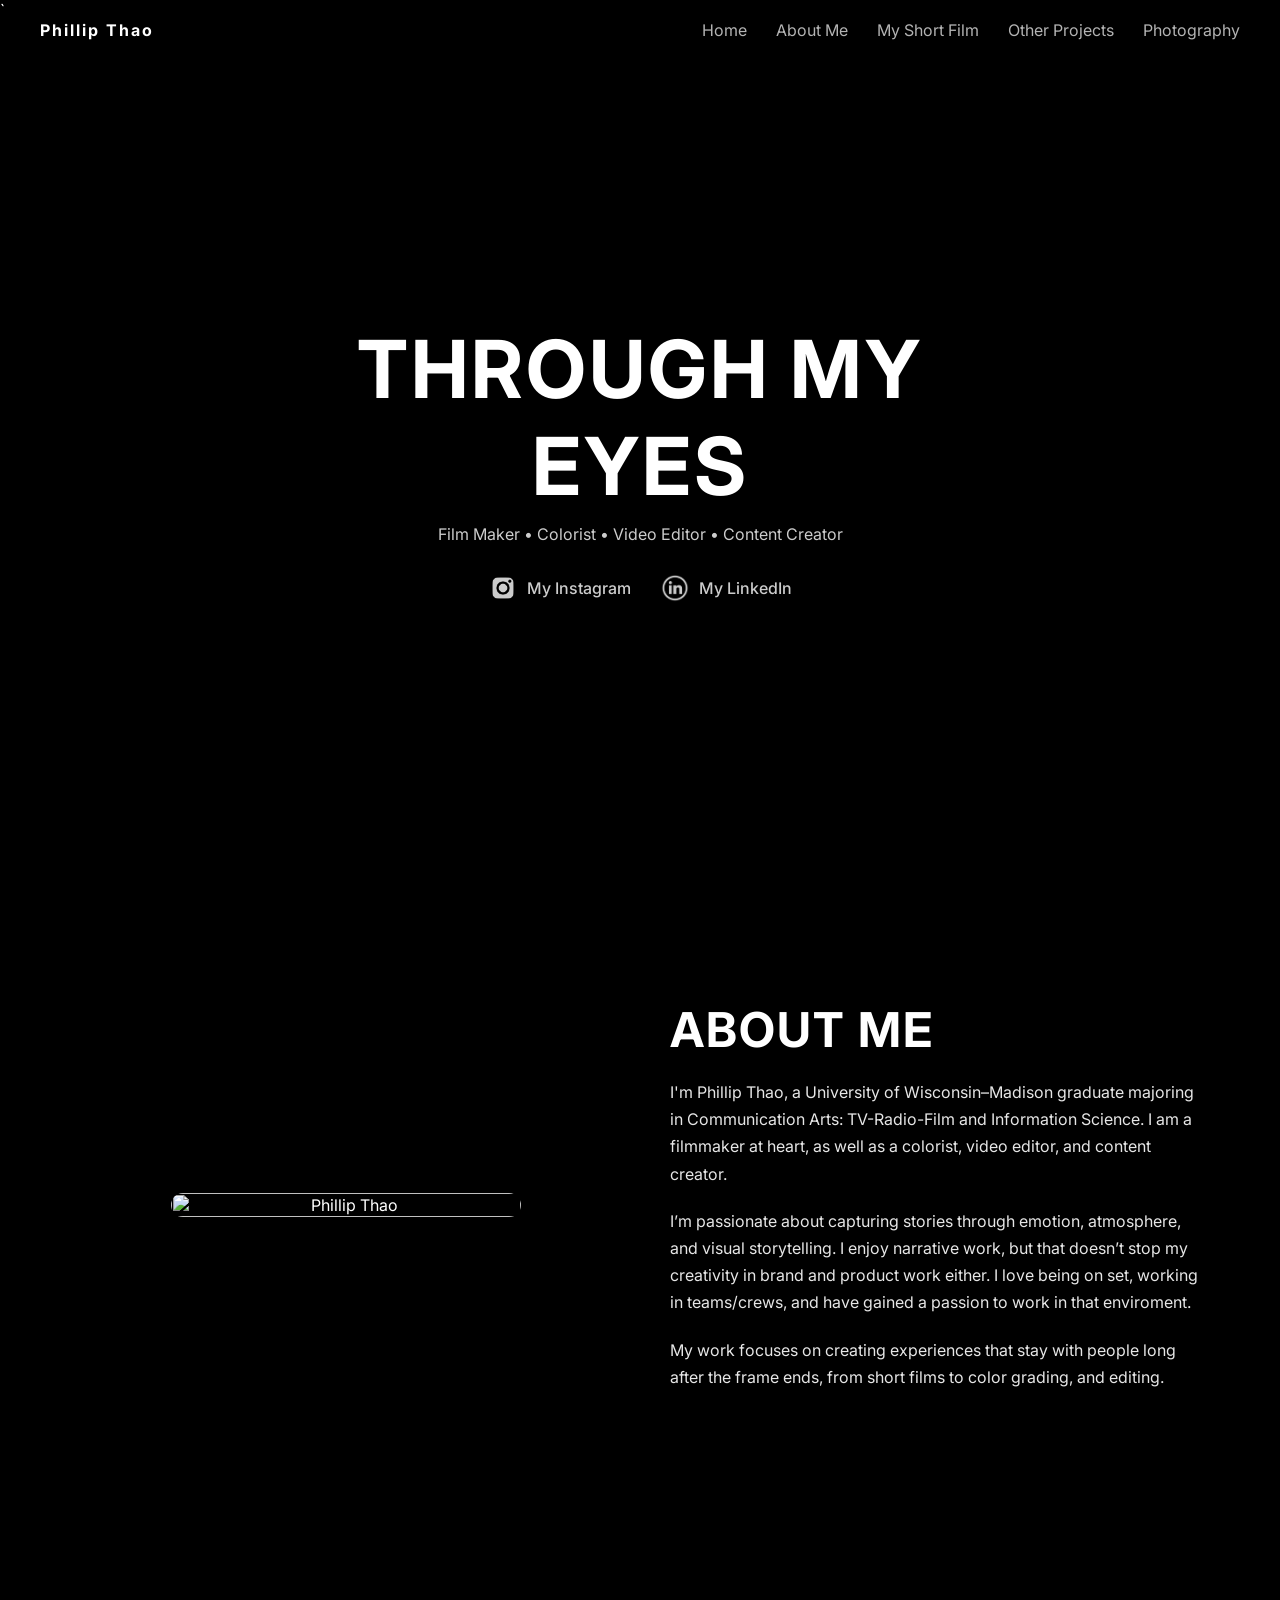
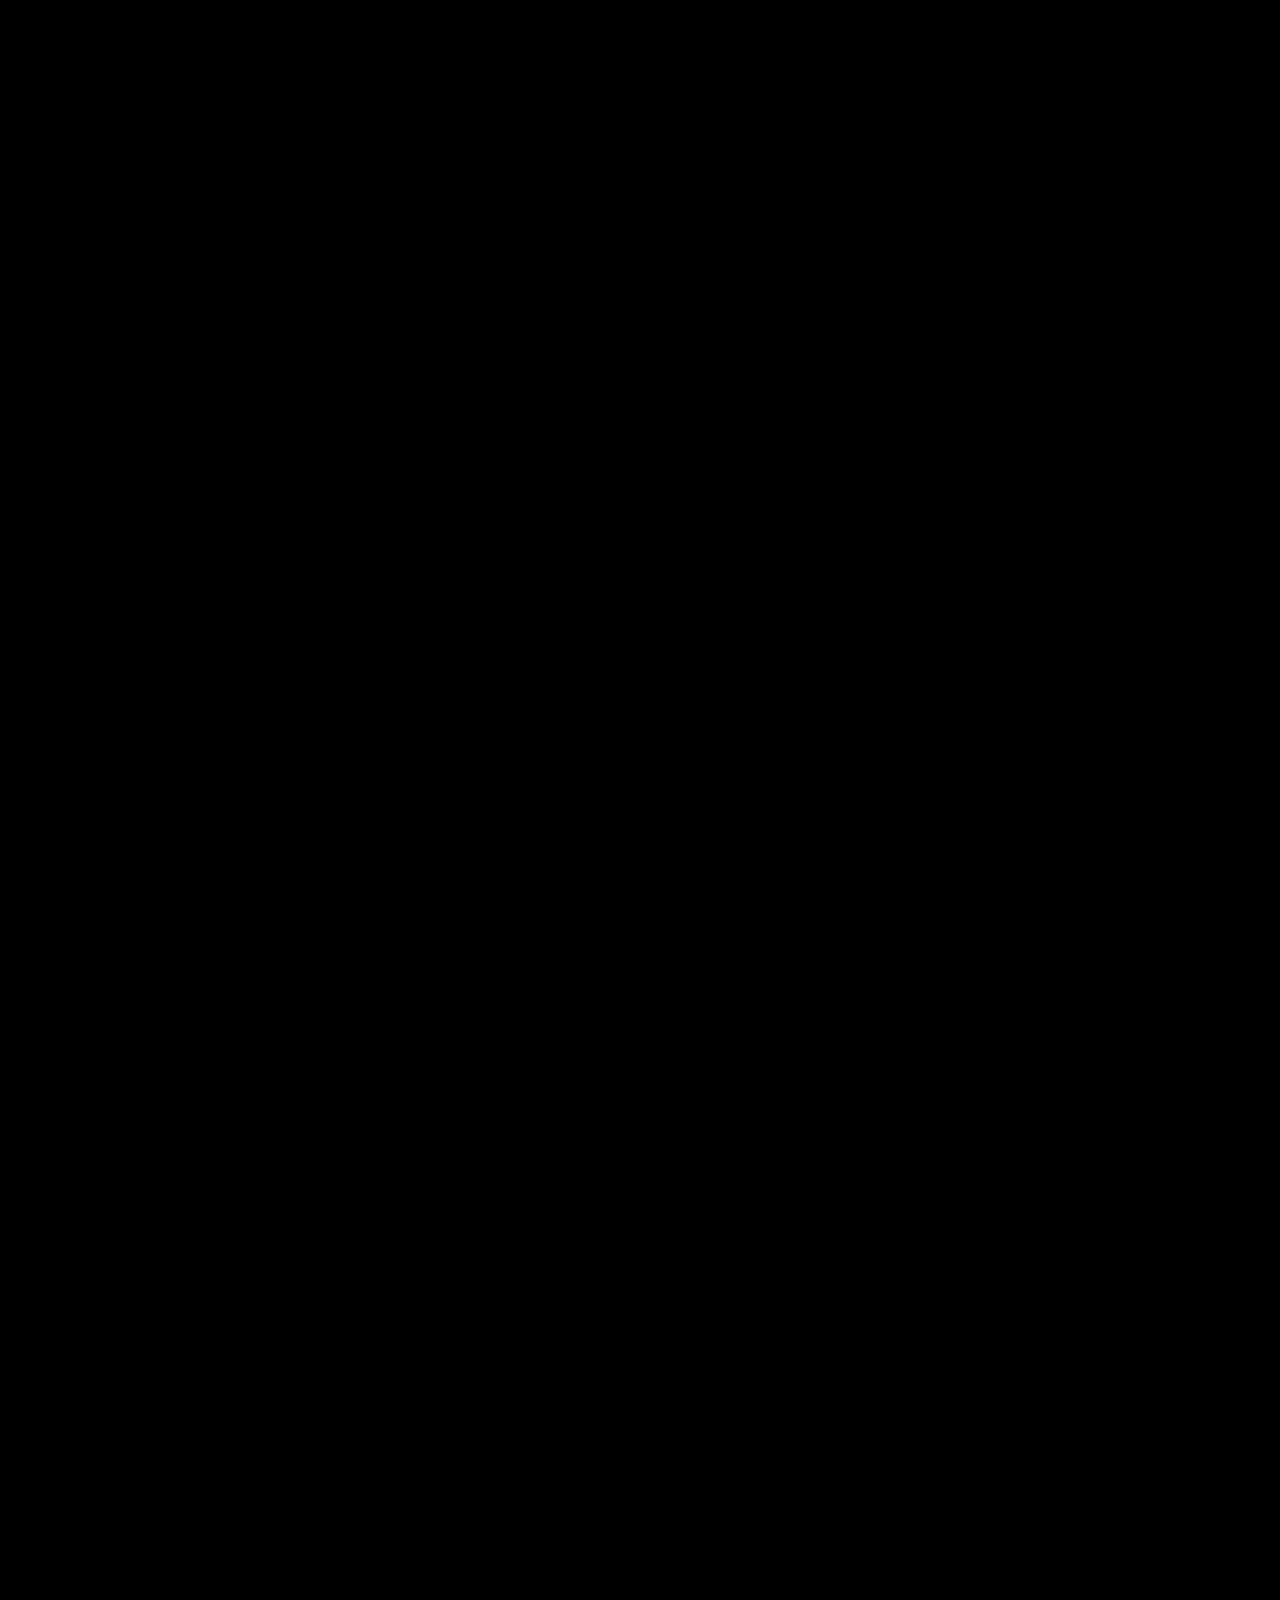
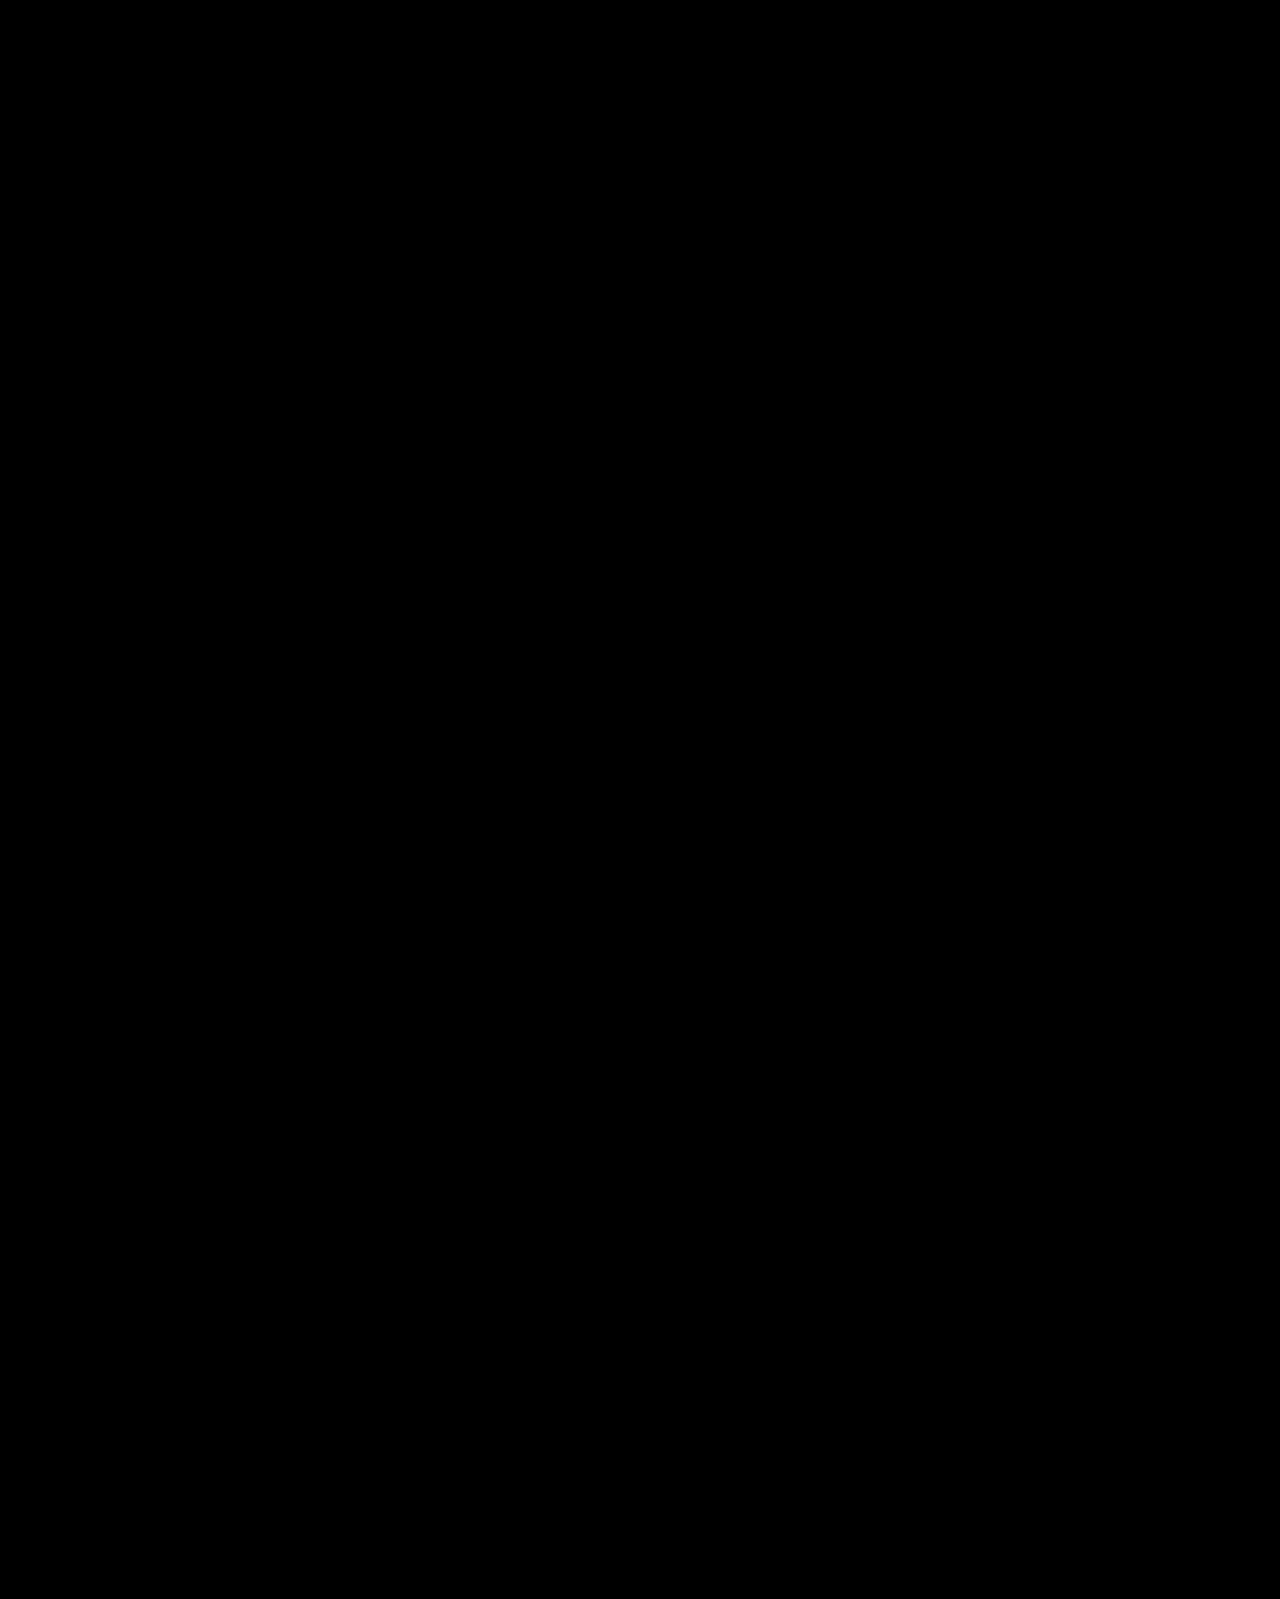
==== index.html @ 60a5185a "Enhance image preloading and error logging Preload images for albums and improve error handling." ====
`<!DOCTYPE html>
<html lang="en">
<head> 
    <meta charset="UTF-8">
    <meta name="viewport" content="width=device-width, initial-scale=1.0">
    <title>Phillip Thao</title>

    <link rel="stylesheet" href="style.css">
    <link rel="icon" type="image/png" href="image/favicon.png">
    <link href="https://fonts.googleapis.com/css2?family=Inter:wght@400;700&display=swap" rel="stylesheet">
</head>

<body>

<!-- BACKGROUND CROSSFADE -->
<div class="bg-container">
    <div class="bg-image active" style="background-image: url('image/bridge1.jpg');"></div>
    <div class="bg-image" style="background-image: url('image/Me.jpg');"></div>
    <div class="bg-image" style="background-image: url('image/me2.JPG');"></div>
    <div class="bg-image" style="background-image: url('image/projects.jpg');"></div>
    <div class="bg-image" style="background-image: url('image/photography.jpg');"></div>
</div>

<!-- NAVBAR -->
<nav>
    <div class="logo">Phillip Thao</div>

    <div class="links">
        <a href="#home">Home</a>
        <a href="#AboutMe">About Me</a>
        <a href="#shortfilm">My Short Film</a>
        <a href="#projects">Other Projects</a>
        <a href="#photography">Photography</a>
    </div>
</nav>

<!-- HERO -->
<section id="home" class="hero">
    <div class="overlay"></div>

    <div class="hero-content fade-section">
        <h1>THROUGH MY EYES</h1>
        <p>Film Maker • Colorist • Video Editor • Content Creator</p>

        <!-- SOCIAL LINKS -->
        <div class="hero-socials">
            <a href="https://instagram.com/philjo.thoj" target="_blank">
                <img src="image/instagram.png" alt="Instagram">
                <span>My Instagram</span>
            </a>

            <a href="https://www.linkedin.com/in/phillip-thao/" target="_blank">
                <img src="image/linkedin.png" alt="LinkedIn">
                <span>My LinkedIn</span>
            </a>
        </div>
    </div>
    <div class="scroll-indicator" id="scrollIndicator">
        ↓ Scroll
    </div>
</section>

<!-- ABOUT -->
<section id="AboutMe" class="section2">
    <div class="overlay"></div>

    <div class="about-container fade-section">

        <div class="about-image">
            <img src="image/Portrait.jpg" alt="Phillip Thao">
        </div>

        <div class="about-text">
            <h2>About Me</h2>

            <p>
                I'm Phillip Thao, a University of Wisconsin–Madison graduate
                majoring in Communication Arts: TV-Radio-Film and Information Science.
                I am a filmmaker at heart, as well as a colorist, video editor,
                and content creator.
            </p>

            <p>
                I’m passionate about capturing stories through emotion,
                atmosphere, and visual storytelling. I enjoy narrative work,
                but that doesn’t stop my creativity in brand and product work either. 
                I love being on set, working in teams/crews, and have gained a passion to work in
                that enviroment.
            </p>

            <p>
                My work focuses on creating experiences that stay
                with people long after the frame ends, from short films
                to color grading, and editing.
            </p>
        </div>

    </div>
</section>

<!-- SECTION 3 -->
<section id="shortfilm" class="section3">
    <div class="overlay"></div>

    <div class="section-header fade-section">
        <h2>My Short Film</h2>
    </div>

    <div class="work-container fade-section">

        <!-- TRAILER -->
        <div class="video-block">
            <div class="video-wrapper">
                <video
                    id="trailerVideo"
                    muted
                    loop
                    playsinline
                    preload="auto"
                    poster="image/trailer-thumbnail.jpg"
                >
                    <source src="video/trailer.mp4" type="video/mp4">
                </video>

                <button class="play-btn" onclick="toggleVideo('trailerVideo', this)">
                    ▶
                </button>
            </div>
        </div>

        <div class="work-text-block">
            <h2>Short Film Trailer</h2>

            <p>
                "What it Takes" was made during my time at UW-Madison, it was a script I submitted with my co-writer and
                was chosen to be made for the capstone course. With a crew of 9 including me, I was AC and Colorist. 
                The making of this short has taught me  alot, from focusing, working with a crew and learning different departments. 
            </p>
        </div>

        <!-- SHOWREEL -->
        <div class="video-block">
            <div class="video-wrapper">
                <video
                    id="showreelVideo"
                    muted
                    loop
                    playsinline
                    preload="auto"
                    poster="image/showreel-thumbnail.jpg"
                >
                    <source src="video/showreel.mp4" type="video/mp4">
                </video>

                <button class="play-btn" onclick="toggleVideo('showreelVideo', this)">
                    ▶
                </button>
            </div>
        </div>

        <div class="work-text-block">
            <h2>Showreel</h2>
            <p>
                This reel showcases the before and after of color grading the short film. I had such
                a pleasure working on this and had taught me so much more in my skill. Rec. 709 is how
                it looked from the camera, graded is what I did to turn it into a movie.
            </p>
        </div>

    </div>
</section>

<!-- SECTION 4 -->
<section id="projects" class="section4">
    <div class="overlay"></div>

    <div class="section-header fade-section">
        <h2>Other Projects</h2>
    </div>

    <div class="work-container fade-section">

        <!-- DCS -->
        <div class="video-block">
            <div class="video-wrapper">
                <video
                    id="dcsVideo"
                    muted
                    loop
                    playsinline
                    preload="auto"
                    poster="image/dcs-thumbnail.png"
                >
                    <source src="video/dcs.mp4" type="video/mp4">
                </video>

                <button class="play-btn" onclick="toggleVideo('dcsVideo', this)">
                    ▶
                </button>
            </div>
        </div>

        <div class="work-text-block">
            <h2>DCS Internship</h2>
            <p>
               Divison of Continuing Studies internship work focused on professional production,
                helping clients building course work, promote businesses, and 
                help film and edit educational content.
            </p>
        </div>

        <!-- FREELANCE -->
        <div class="video-block">
            <div class="video-wrapper">
                <video
                    id="freelanceVideo"
                    muted
                    loop
                    playsinline
                    preload="auto"
                    poster="image/freelance-thumbnail.jpg"
                >
                    <source src="video/freelance.mp4" type="video/mp4">
                </video>

                <button class="play-btn" onclick="toggleVideo('freelanceVideo', this)">
                    ▶
                </button>
            </div>
        </div>

        <div class="work-text-block">
            <h2>Freelance Promotion Video</h2>
            <p>
                A promotional video made for Pixel Booth, showcasing their Hmong New Year
                event, showcasing what they provide from a 360 video to family pictures.
                Recorded, Colored, and Edited by me.
            </p>
        </div>

    </div>
</section>

    <!-- SECTION 5 : PHOTOGRAPHY -->
<section id="photography" class="section5">
    <div class="overlay"></div>

    <div class="section-header fade-section">
        <h2>Photography</h2>
    </div>

    <div id="album-list" class="album-container fade-section">

        <div class="album-card" onclick="openAlbum('couples')">
            <img src="image/couples/cover.jpg" alt="">
            <h3>Couples</h3>
        </div>

        <div class="album-card" onclick="openAlbum('uw')">
            <img src="image/uw/cover.jpg" alt="">
            <h3>UW Madison</h3>
        </div>

        <div class="album-card" onclick="openAlbum('friends')">
            <img src="image/friends/cover.jpg" alt="">
            <h3>Friends</h3>
        </div>

        <div class="album-card" onclick="openAlbum('otherphotos')">
            <img src="image/otherphotos/cover.jpg" alt="">
            <h3>Other</h3>
        </div>

    </div>

    <div id="album-view" class="album-view">

        <button class="back-btn" onclick="closeAlbum()">
            ← Back to Albums
        </button>

        <div id="album-grid" class="album-grid"></div>

    </div>

</section>

    <script>
/* ========================= */
/* SMOOTH SCROLL */

document.querySelectorAll('a[href^="#"]').forEach(anchor => {
    anchor.addEventListener('click', function(e) {

        e.preventDefault();

        const target = document.querySelector(
            this.getAttribute('href')
        );

        if (target) {

            target.scrollIntoView({
                behavior: 'smooth'
            });

        }
    });
});


/* ========================= */
/* FADE IN ON SCROLL */

document.addEventListener("DOMContentLoaded", () => {

    const faders =
        document.querySelectorAll('.fade-section');

    const observer =
        new IntersectionObserver((entries) => {

            entries.forEach(entry => {

                if (entry.isIntersecting) {

                    entry.target.classList.add('visible');

                }

            });

        }, {
            threshold: 0.3
        });

    faders.forEach(fader => {

        observer.observe(fader);

    });

});


/* ========================= */
/* BACKGROUND CROSSFADE */

const sections =
    document.querySelectorAll("section");

const backgrounds =
    document.querySelectorAll(".bg-image");

const bgObserver =
    new IntersectionObserver((entries) => {

        entries.forEach(entry => {

            if (entry.isIntersecting) {

                const index =
                    Array.from(sections)
                    .indexOf(entry.target);

                backgrounds.forEach(bg => {

                    bg.classList.remove("active");

                });

                if (backgrounds[index]) {

                    backgrounds[index]
                        .classList.add("active");

                }

            }

        });

    }, {
        threshold: 0.5
    });

sections.forEach(section => {

    bgObserver.observe(section);

});


/* ========================= */
/* VIDEO PLAY BUTTON */

function toggleVideo(videoId, button) {

    const video =
        document.getElementById(videoId);

    if (video.paused) {

        video.play();

        video.controls = true;

        button.style.opacity = "0";

        button.style.pointerEvents = "none";

    } else {

        video.pause();

        video.controls = false;

        button.style.opacity = "1";

        button.style.pointerEvents = "auto";

    }

}


/* ========================= */
/* PHOTO ALBUMS */

const albums = {

    couples: [

        { src: "image/Cphoto1.jpg", type: "portrait" },
        { src: "image/Cphoto2.jpg", type: "landscape" },
        { src: "image/Cphotos4.jpg", type: "landscape" },
        { src: "image/Cphoto3.jpg", type: "portrait" },
        { src: "image/Cphoto5.jpg", type: "portrait" },
        { src: "image/Cphoto6.jpg", type: "landscape" },
        { src: "image/Cphoto7.jpg", type: "portrait" }

    ],

    uw: [

        { src: "image/UWphoto1.jpg", type: "portrait" },
        { src: "image/UWphoto2.jpg", type: "landscape" },
        { src: "image/UWphoto3.jpg", type: "landscape" },
        { src: "image/UWphoto4.jpg", type: "portrait" },
        { src: "image/UWphoto5.jpg", type: "portrait" },
        { src: "image/UWphoto6.jpg", type: "landscape" },
        { src: "image/UWphoto7.jpg", type: "portrait" }

    ],

    friends: [

        { src: "image/FRphoto1.jpg", type: "portrait" },
        { src: "image/FRphoto2.jpg", type: "landscape" },
        { src: "image/FRphoto3.jpg", type: "portrait" },
        { src: "image/FRphoto4.jpg", type: "landscape" },
        { src: "image/FRphoto5.jpg", type: "portrait" },
        { src: "image/FRphoto6.jpg", type: "landscape" },
        { src: "image/FRphoto7.jpg", type: "portrait" }

    ],

    otherphotos: [

        { src: "image/Ophoto1.jpg", type: "portrait" },
        { src: "image/Ophoto2.jpg", type: "landscape" },
        { src: "image/Ophoto3.jpg", type: "portrait" },
        { src: "image/Ophoto4.jpg", type: "landscape" },
        { src: "image/Ophoto5.jpg", type: "portrait" },
        { src: "image/Ophoto6.jpg", type: "landscape" },
        { src: "image/Ophoto7.jpg", type: "portrait" }

    ]

};

Object.values(albums).flat().forEach(photo => {

    const preload = new Image();

    preload.src = photo.src;

});
/* OPEN ALBUM */

function openAlbum(albumName) {

    document.getElementById("album-list").style.display = "none";
    document.getElementById("album-view").style.display = "block";

    const grid = document.getElementById("album-grid");

    grid.innerHTML = "";

    albums[albumName].forEach(photo => {

        const img = document.createElement("img");

        img.src = photo.src;

        img.onerror = function() {
            console.log("Missing image:", photo.src);
        };

        img.classList.add(photo.type);

        grid.appendChild(img);

    });

}



/* CLOSE ALBUM */

function closeAlbum() {

    const albumView = document.getElementById("album-view");
    const albumList = document.getElementById("album-list");

    albumView.style.display = "none";
    albumList.style.display = "grid";

}
</script>

</body>
</html>
---- style.css ----
/* ========================= */
/* RESET */
* {
    margin: 0;
    padding: 0;
    box-sizing: border-box;
}

html {
    scroll-behavior: smooth;
    scroll-padding-top: 90px;
    scroll-snap-type: y mandatory;
}

body {
    font-family: Calibri, 'Inter', sans-serif;
    background: #000;
    color: white;
    overflow-x: hidden;
}

/* ========================= */
/* BACKGROUND CROSSFADE */
.bg-container {
    position: fixed;
    inset: 0;
    z-index: -2;
}

.bg-image {
    position: absolute;
    inset: 0;
    background-size: cover;
    background-position: center;
    opacity: 0;
    transition: opacity 1.5s ease;
}

.bg-image.active {
    opacity: 1;
}

/* ========================= */
/* NAVBAR */
nav {
    position: fixed;
    top: 0;
    width: 100%;
    padding: 20px 40px;
    display: flex;
    justify-content: space-between;
    align-items: center;
    z-index: 1000;
}

.links a.active {
    opacity: 1;
    font-weight: 700;
    position: relative;
}

.links a.active::after {
    content: "";
    position: absolute;
    left: 0;
    bottom: -6px;
    width: 100%;
    height: 2px;
    background: white;
}

.logo {
    font-weight: 700;
    letter-spacing: 2px;
}

.links a {
    margin-left: 25px;
    text-decoration: none;
    color: white;
    opacity: 0.7;
    transition: 0.3s;
}

.links a:hover {
    opacity: 1;
}

/* ========================= */
/* SECTIONS */
section {
    min-height: 100vh;
    display: flex;
    justify-content: center;
    align-items: flex-start;
    position: relative;
    text-align: center;
    padding: 100px 20px;
    scroll-snap-align: start;
    scroll-snap-stop: always;
}

/* HERO */
.hero {
    padding-top: 300px;
}

/* SCROLL INDICATOR */
.scroll-indicator {
    position: absolute;
    bottom: 50px;
    left: 50%;
    transform: translateX(-50%);
    z-index: 5;

    font-size: 0.95rem;
    letter-spacing: 2px;
    text-transform: uppercase;

    opacity: 0;
    transition: opacity 0.8s ease;

    animation: floatScroll 2s ease-in-out infinite;
    pointer-events: none;
}

/* ========================= */
/* HERO SOCIAL LINKS */

.hero-socials {
    margin-top: 30px;
    display: flex;
    justify-content: center;
    gap: 30px;
    flex-wrap: wrap;
}

.hero-socials a {
    display: flex;
    align-items: center;
    gap: 10px;

    text-decoration: none;
    color: white;
    font-size: 1rem;
    font-weight: 500;

    opacity: 0.8;
    transition: 0.3s;
}

.hero-socials a:hover {
    opacity: 1;
    transform: translateY(-2px);
}

.hero-socials img {
    width: 28px;
    height: 28px;
    object-fit: contain;
}

/* MOBILE */
@media (max-width: 768px) {
    .hero-socials {
        flex-direction: column;
        gap: 15px;
        margin-top: 20px;
    }

    .hero-socials a {
        justify-content: center;
        font-size: 0.9rem;
    }

    .hero-socials img {
        width: 24px;
        height: 24px;
    }
}

.scroll-indicator.show {
    opacity: 0.8;
}

@keyframes floatScroll {
    0% {
        transform: translateX(-50%) translateY(0);
    }
    50% {
        transform: translateX(-50%) translateY(8px);
    }
    100% {
        transform: translateX(-50%) translateY(0);
    }
}

/* SECTION SPACING */
.section2,
.section3,
.section4 {
    padding-top: 40px;
}

/* ========================= */
/* WORK TITLE FIX */

.section3,
.section4 {
    display: flex;
    flex-direction: column;
    align-items: center;
}

.section-header {
    width: 100%;
    text-align: center;
    margin-bottom: 50px;
    position: relative;
    z-index: 2;
}

.section-header h2 {
    font-size: 3rem;
    letter-spacing: 2px;
    text-transform: uppercase;
    font-weight: 700;
    margin: 0;
}

/* ========================= */
/* ABOUT ME */

.about-container {
    position: relative;
    z-index: 2;
    width: 90%;
    max-width: 1200px;

    display: flex;
    align-items: center;
    justify-content: space-between;
    gap: 60px;

    margin-top: 40px;
}

.about-image {
    flex: 1;
    display: flex;
    justify-content: center;
}

.about-image img {
    width: 100%;
    max-width: 350px;
    height: auto;
    border-radius: 12px;
    object-fit: contain;
    box-shadow: 0 20px 50px rgba(0,0,0,0.4);
}

.about-text {
    flex: 1;
    text-align: left;
}

.about-text h2 {
    margin-bottom: 20px;
}

.about-text p {
    margin-bottom: 20px;
    line-height: 1.7;
    font-size: 1rem;
    opacity: 0.9;
}

/* ========================= */
/* WORK SECTION */

.work-container {
    position: relative;
    z-index: 2;
    width: 90%;
    max-width: 1500px;

    display: grid;
    grid-template-columns: 1.2fr 1fr;
    gap: 60px;
    align-items: start;
}

/* VIDEO BLOCKS */
.video-block {
    width: 100%;
}

/* Keep videos LEFT */
.video-block:nth-child(1),
.video-block:nth-child(3) {
    grid-column: 1;
}

/* Keep text RIGHT */
.work-text-block:nth-child(2),
.work-text-block:nth-child(4) {
    grid-column: 2;
}

.video-wrapper {
    position: relative;
    width: 100%;
    border-radius: 20px;
    overflow: hidden;
    box-shadow: 0 30px 80px rgba(0,0,0,0.5);
}

.video-wrapper video {
    width: 100%;
    aspect-ratio: 16 / 9;
    object-fit: cover;
    display: block;
}

/* PLAY BUTTON */
.play-btn {
    position: absolute;
    top: 50%;
    left: 50%;
    transform: translate(-50%, -50%);

    width: 90px;
    height: 90px;
    border-radius: 50%;
    border: none;

    background: rgba(255,255,255,0.15);
    backdrop-filter: blur(10px);

    color: white;
    font-size: 2rem;
    cursor: pointer;

    transition: 0.3s;
    z-index: 10;
}

.play-btn:hover {
    transform: translate(-50%, -50%) scale(1.08);
    background: rgba(255,255,255,0.25);
}

.video-wrapper:hover {
    transform: scale(1.01);
    transition: 0.4s ease;
}

/* TEXT BLOCKS */
.work-text-block {
    text-align: left;
}

.work-text-block h2 {
    margin-bottom: 20px;
}

.work-text-block p {
    line-height: 1.7;
    font-size: 1rem;
    opacity: 0.9;
}

/* LOWER SHOWREEL TEXT */
.work-text-block:nth-child(4) {
    margin-top: 0px;
}

/* ========================= */
/* OVERLAY */
.overlay {
    position: absolute;
    inset: 0;
    background: rgba(0,0,0,0.5);
}

/* ========================= */
/* CONTENT */
.content,
.hero-content {
    position: relative;
    max-width: 800px;
}

/* ========================= */
/* TEXT */
h1 {
    font-size: 5rem;
    letter-spacing: 3px;
}

h2 {
    font-size: 3rem;
    letter-spacing: 2px;
    text-transform: uppercase;
    font-weight: 700;
}

p {
    margin-top: 10px;
    opacity: 0.8;
}

/* ========================= */
/* FADE */
.fade-section {
    opacity: 0;
    transform: translateY(40px);
    transition: opacity 0.8s ease, transform 0.8s ease;
}

.fade-section.visible {
    opacity: 1;
    transform: translateY(0);
}

/* ========================= */
/* PHOTOGRAPHY */

.album-container {
    position: relative;
    z-index: 2;

    width: 90%;
    max-width: 1200px;
    margin: 0 auto;

    display: grid;
    grid-template-columns: repeat(2, 1fr);
    gap: 30px;
}

.section5 {
    display: flex;
    flex-direction: column;
    align-items: center;
}

.section5 .section-header {
    width: 100%;
    text-align: center;
    margin-bottom: 50px;
}

/* Album Covers */

.album-card {
    overflow: hidden;
    border-radius: 16px;
    cursor: pointer;

    background: rgba(255,255,255,0.04);
    backdrop-filter: blur(8px);

    transition: transform 0.3s ease;
}

.album-card:hover {
    transform: translateY(-5px);
}

.album-card img {
    width: 100%;
    height: 300px;
    object-fit: cover;

    display: block;
}

.album-card h3 {
    padding: 20px;
    text-align: center;
}

/* Open Album */

.album-view {
    display: none;

    position: relative;
    z-index: 10;

    width: 90%;
    max-width: 1400px;
}

/* Masonry-style gallery */

.album-grid {
    columns: 3 300px;
    column-gap: 20px;
}

.album-grid img {
    width: 100%;
    margin-bottom: 20px;

    border-radius: 12px;

    display: block;

    break-inside: avoid;

    transition: transform 0.3s ease;
}

.album-grid img:hover {
    transform: scale(1.02);
}

/* Back Button */

.back-btn {
    padding: 12px 20px;
    margin-bottom: 30px;

    border: none;
    border-radius: 12px;

    cursor: pointer;

    background: white;
    color: black;
    font-weight: 600;

    transition: 0.3s;
}

.back-btn:hover {
    transform: translateY(-2px);
}

.album-container,
.album-view,
.back-btn {
    position: relative;
    z-index: 10;
}

/* ========================= */
/* MOBILE */

@media (max-width: 768px) {

    .album-container {
        grid-template-columns: 1fr;
    }

    .album-grid {
        columns: 1;
    }

}
}
/* ========================= */
/* MOBILE */
@media (max-width: 768px) {

    /* HERO CENTER */
    .hero {
        justify-content: center;
        align-items: center;
        padding-top: 0;
    }

    .hero-content {
        margin-top: 0;
        text-align: center;
    }

    .scroll-indicator {
        bottom: 35px;
        font-size: 0.8rem;
    }

    /* NAV */
    nav {
        flex-direction: column;
        padding: 15px;
    }

    .links {
        margin-top: 10px;
    }

    .links a {
        margin: 0 10px;
        font-size: 0.85rem;
    }

    /* GENERAL */
    section {
        padding: 90px 35px;
    }

    h1 {
        font-size: 1.8rem;
        letter-spacing: 1px;
    }

    h2 {
        font-size: 1.6rem;
    }

    .section-header h2 {
        font-size: 2rem;
    }

    .section2,
    .section3,
    .section4 {
        padding-top: 80px;
        background-position: center;
    }

    /* ABOUT MOBILE */
    .about-container {
        flex-direction: column;
        gap: 30px;
        text-align: center;
        margin-top: 0;
    }

    .about-text {
        text-align: center;
    }

    .about-image img {
        max-width: 280px;
    }

    /* WORK MOBILE */
    .work-container {
        display: flex;
        flex-direction: column;
        gap: 40px;
    }

    .video-block,
    .work-text-block {
        width: 100%;
        text-align: center;
    }

    .work-text-block:nth-child(4) {
        margin-top: 20px;
    }

    .play-btn {
        width: 70px;
        height: 70px;
        font-size: 1.5rem;
    }

    .content {
        padding: 0 15px;
    }

     .album-container {
        grid-template-columns: 1fr;
    }

}
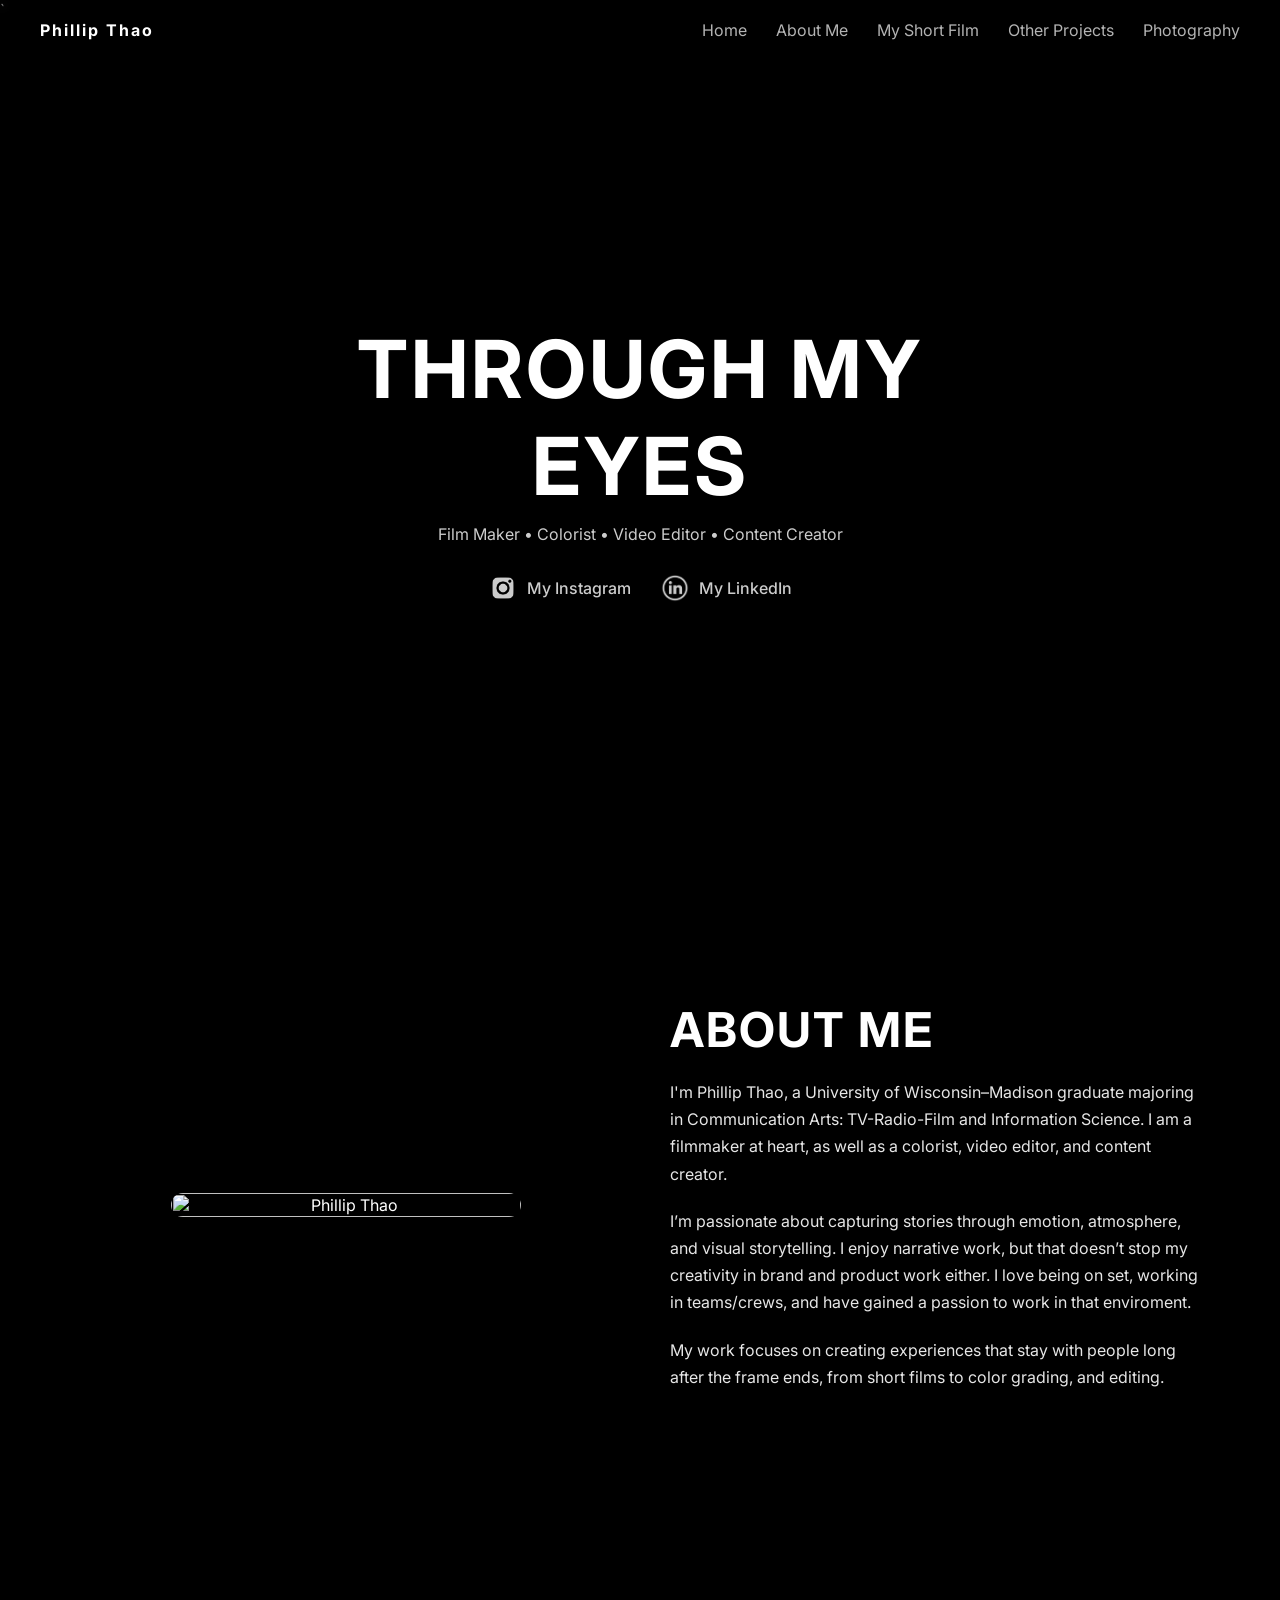
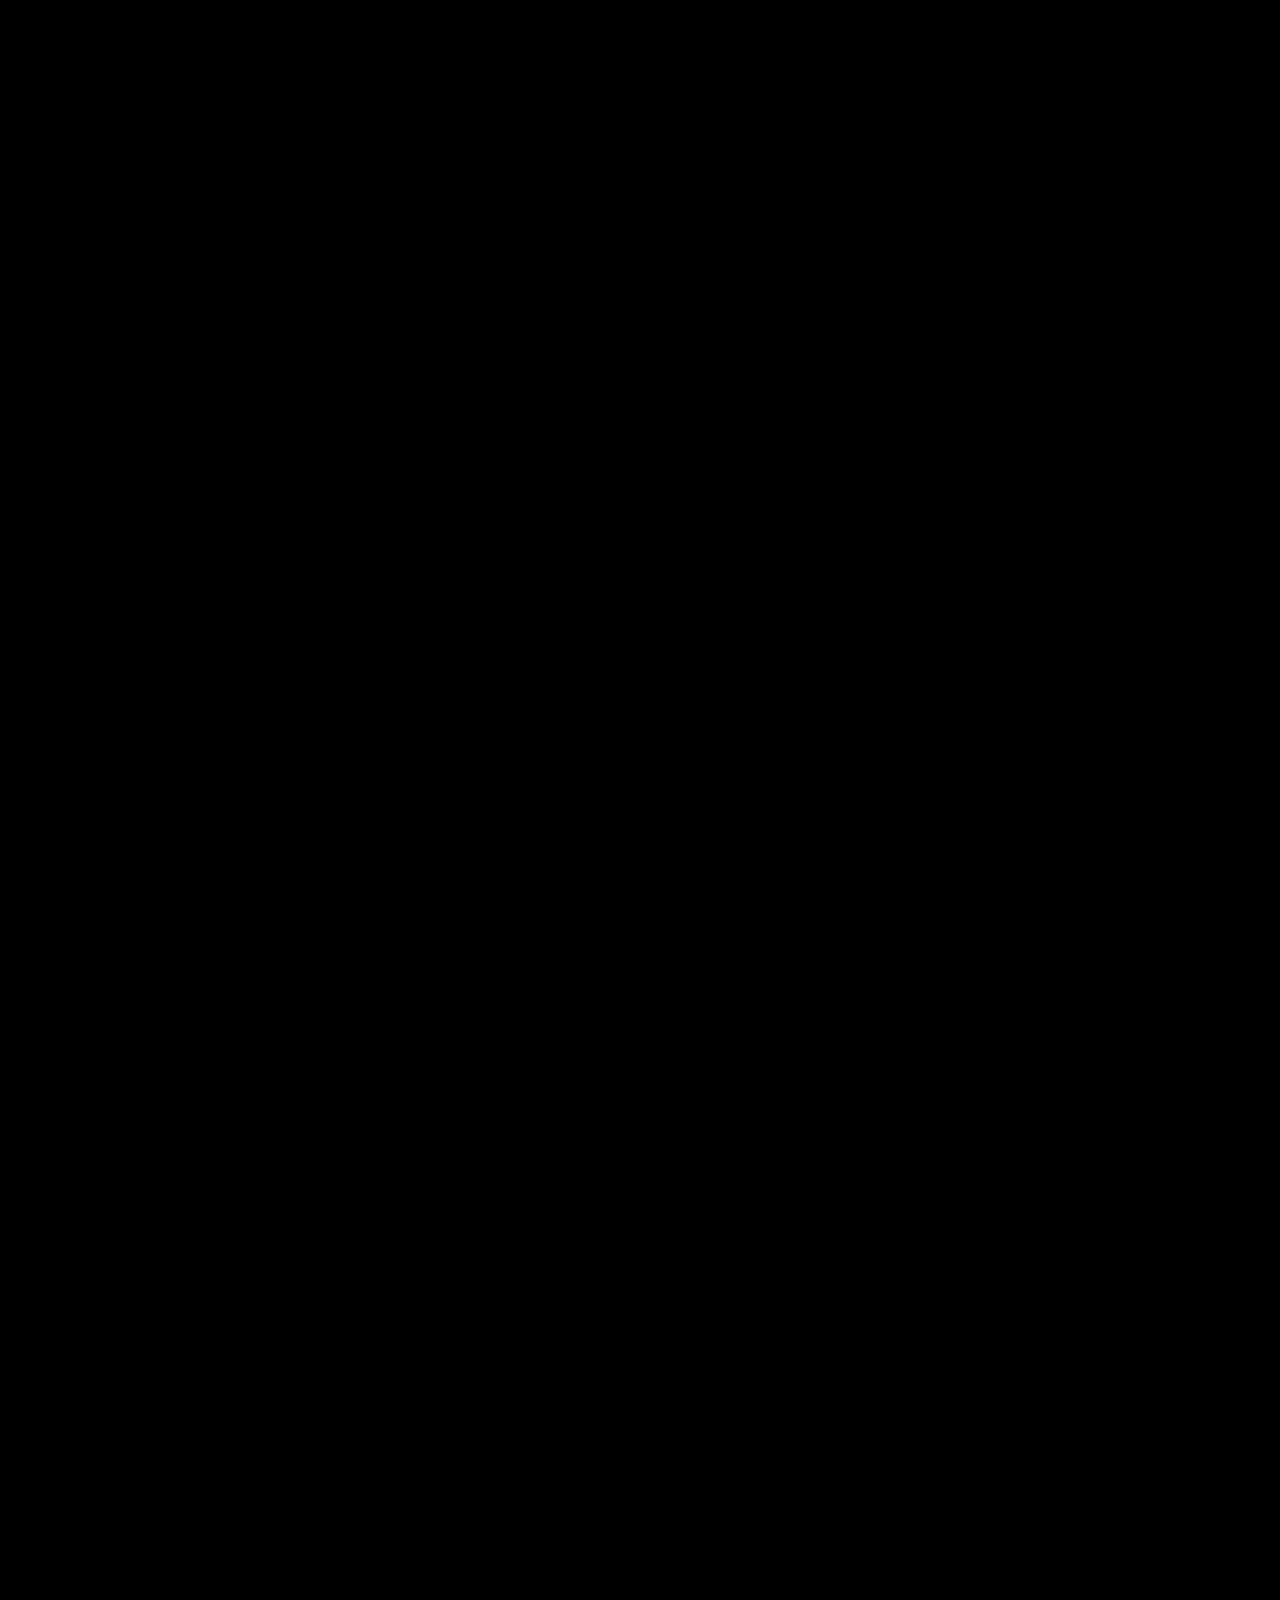
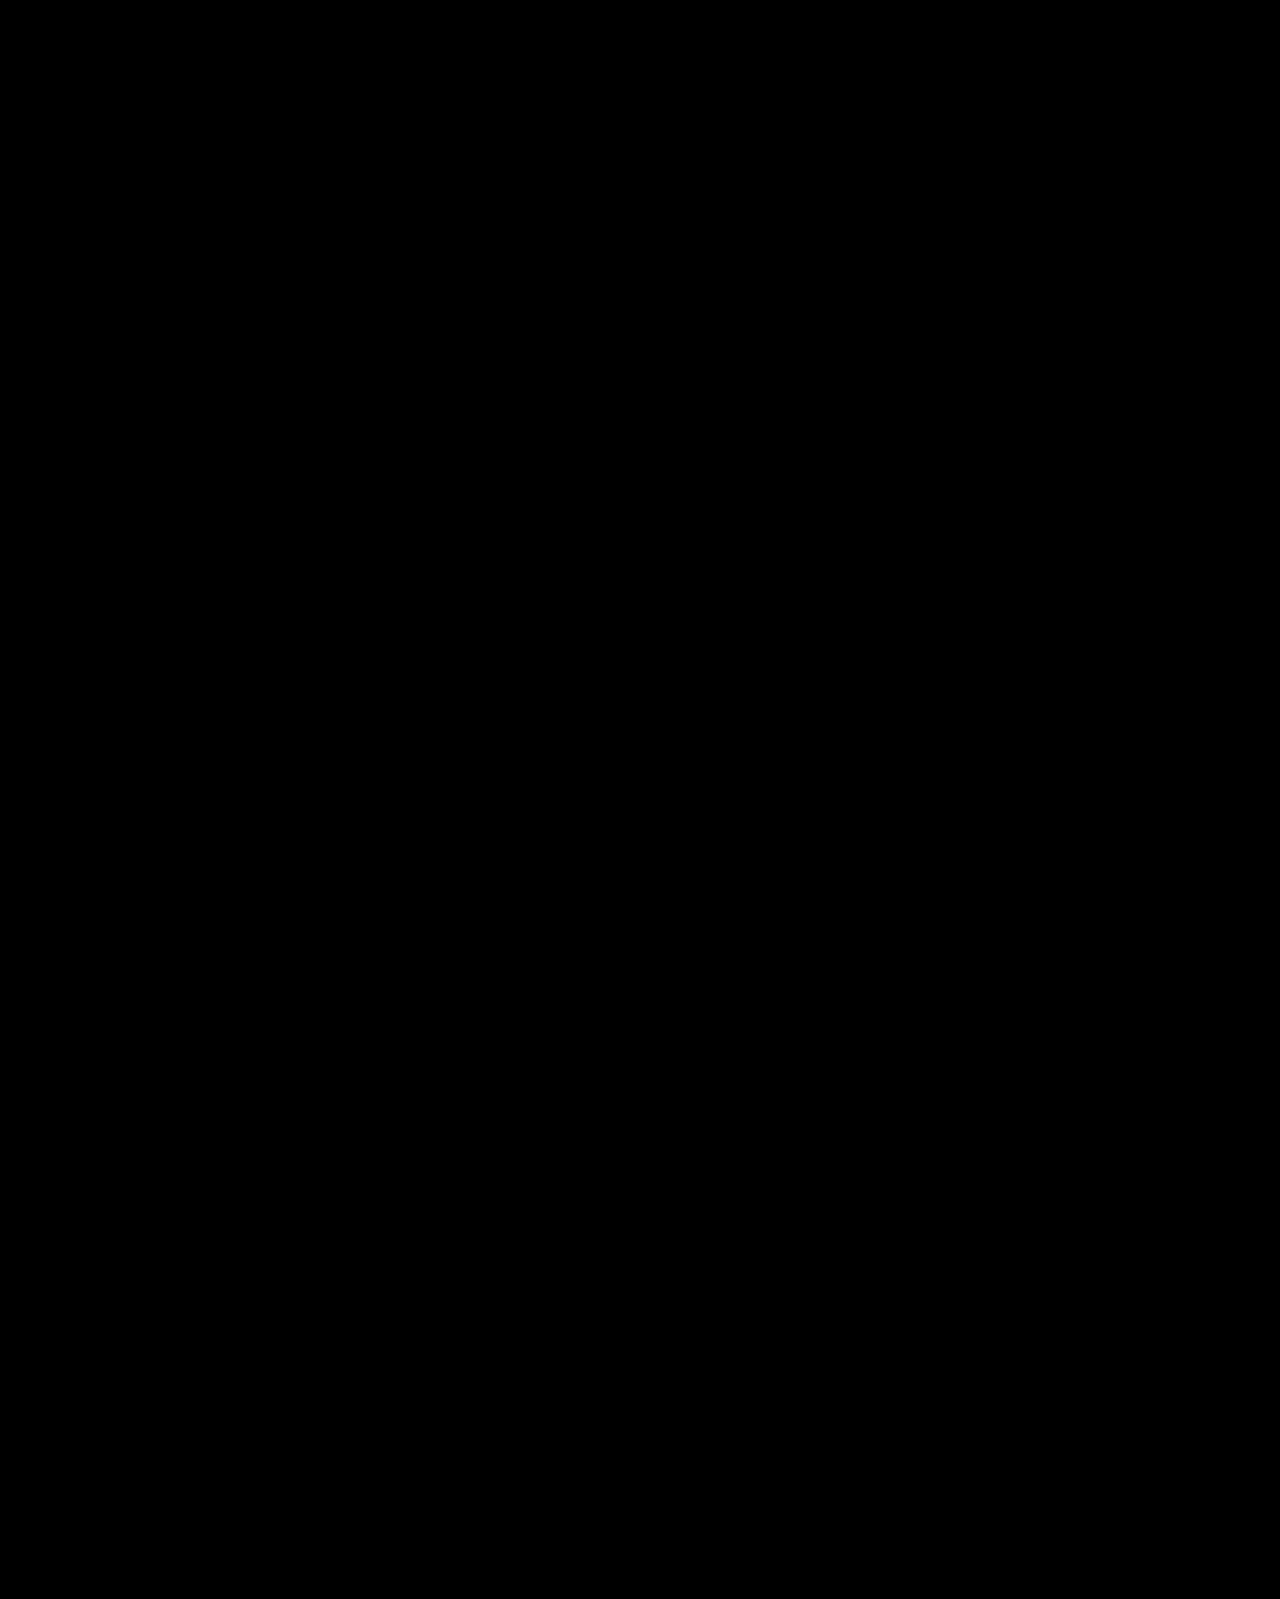
==== commit b8e0b915: "Update album cover image paths in index.html" ====
--- a/index.html
+++ b/index.html
@@ -252,22 +252,22 @@
     <div id="album-list" class="album-container fade-section">
 
         <div class="album-card" onclick="openAlbum('couples')">
-            <img src="image/couples/cover.jpg" alt="">
+            <img src="image/Ccover.jpg" alt="">
             <h3>Couples</h3>
         </div>
 
         <div class="album-card" onclick="openAlbum('uw')">
-            <img src="image/uw/cover.jpg" alt="">
+            <img src="image/UWcover.jpg" alt="">
             <h3>UW Madison</h3>
         </div>
 
         <div class="album-card" onclick="openAlbum('friends')">
-            <img src="image/friends/cover.jpg" alt="">
+            <img src="image/Fcover.jpg" alt="">
             <h3>Friends</h3>
         </div>
 
         <div class="album-card" onclick="openAlbum('otherphotos')">
-            <img src="image/otherphotos/cover.jpg" alt="">
+            <img src="image/Ocover.jpg" alt="">
             <h3>Other</h3>
         </div>
 
--- a/style.css
+++ b/style.css
@@ -23,15 +23,24 @@
 /* BACKGROUND CROSSFADE */
 .bg-container {
     position: fixed;
-    inset: 0;
+    top: -10px;
+    left: -10px;
+    right: -10px;
+    bottom: -10px;
     z-index: -2;
 }
 
 .bg-image {
     position: absolute;
-    inset: 0;
+    top: -10px;
+    left: -10px;
+    right: -10px;
+    bottom: -10px;
+
     background-size: cover;
-    background-position: center;
+    background-position: center center;
+    background-repeat: no-repeat;
+
     opacity: 0;
     transition: opacity 1.5s ease;
 }
@@ -51,6 +60,8 @@
     justify-content: space-between;
     align-items: center;
     z-index: 1000;
+     background: rgba(0,0,0,0.10);
+    backdrop-filter: blur(6px);
 }
 
 .links a.active {
@@ -98,6 +109,7 @@
     padding: 100px 20px;
     scroll-snap-align: start;
     scroll-snap-stop: always;
+     overflow: hidden;
 }
 
 /* HERO */
@@ -377,13 +389,22 @@
 }
 
 /* ========================= */
-/* OVERLAY */
 .overlay {
     position: absolute;
     inset: 0;
-    background: rgba(0,0,0,0.5);
-}
-
+    background: rgba(0,0,0,0.65);
+    z-index: 1;
+}
+
+.hero-content,
+.about-container,
+.work-container,
+.album-container,
+.album-view,
+.section-header {
+    position: relative;
+    z-index: 2;
+}
 /* ========================= */
 /* CONTENT */
 .content,
@@ -548,112 +569,105 @@
 }
 
 /* ========================= */
-/* MOBILE */
-
-@media (max-width: 768px) {
-
-    .album-container {
-        grid-template-columns: 1fr;
-    }
-
-    .album-grid {
-        columns: 1;
-    }
-
-}
-}
 /* ========================= */
 /* MOBILE */
 @media (max-width: 768px) {
 
-    /* HERO CENTER */
+    /* NAV */
+
+    nav {
+        padding: 12px 10px;
+    }
+
+    .logo {
+        display: none;
+    }
+
+    .links {
+        width: 100%;
+        display: flex;
+        justify-content: center;
+        flex-wrap: wrap;
+        gap: 6px;
+    }
+
+    .links a {
+        margin: 0;
+        padding: 6px 10px;
+        font-size: 0.75rem;
+    }
+
+    /* HERO */
+
     .hero {
+        padding-top: 0;
         justify-content: center;
         align-items: center;
-        padding-top: 0;
     }
 
     .hero-content {
-        margin-top: 0;
         text-align: center;
-    }
-
-    .scroll-indicator {
-        bottom: 35px;
-        font-size: 0.8rem;
-    }
-
-    /* NAV */
-    nav {
-        flex-direction: column;
-        padding: 15px;
-    }
-
-    .links {
-        margin-top: 10px;
-    }
-
-    .links a {
-        margin: 0 10px;
-        font-size: 0.85rem;
-    }
-
-    /* GENERAL */
-    section {
-        padding: 90px 35px;
+        width: 100%;
     }
 
     h1 {
-        font-size: 1.8rem;
+        font-size: 2.2rem;
         letter-spacing: 1px;
     }
 
-    h2 {
-        font-size: 1.6rem;
-    }
-
-    .section-header h2 {
-        font-size: 2rem;
-    }
-
-    .section2,
-    .section3,
-    .section4 {
-        padding-top: 80px;
-        background-position: center;
-    }
-
-    /* ABOUT MOBILE */
+    /* ABOUT */
+
     .about-container {
         flex-direction: column;
         gap: 30px;
-        text-align: center;
         margin-top: 0;
+    }
+
+    .about-image {
+        width: 100%;
+        display: flex;
+        justify-content: center;
+    }
+
+    .about-image img {
+        width: 100%;
+        max-width: 400px;
     }
 
     .about-text {
         text-align: center;
     }
 
-    .about-image img {
-        max-width: 280px;
-    }
-
-    /* WORK MOBILE */
+    /* SHORT FILM + PROJECTS */
+
     .work-container {
         display: flex;
         flex-direction: column;
-        gap: 40px;
-    }
-
-    .video-block,
+        width: 100%;
+        gap: 20px;
+    }
+
+    .video-block {
+        width: 100%;
+    }
+
+    .video-wrapper {
+        width: 100%;
+    }
+
+    .video-wrapper video {
+        width: 100%;
+        display: block;
+    }
+
     .work-text-block {
         width: 100%;
         text-align: center;
-    }
-
-    .work-text-block:nth-child(4) {
-        margin-top: 20px;
+        margin-bottom: 35px;
+    }
+
+    .work-text-block h2 {
+        margin-bottom: 12px;
     }
 
     .play-btn {
@@ -662,12 +676,35 @@
         font-size: 1.5rem;
     }
 
-    .content {
-        padding: 0 15px;
-    }
-
-     .album-container {
+    /* PHOTOGRAPHY */
+
+    .album-container {
         grid-template-columns: 1fr;
-    }
-
-}
+        gap: 20px;
+    }
+
+    .album-card img {
+        height: 250px;
+    }
+
+    .album-grid {
+        columns: 1;
+    }
+
+    .portrait,
+    .landscape {
+        grid-column: auto;
+        grid-row: auto;
+    }
+
+    /* GENERAL */
+
+    section {
+        padding: 90px 20px;
+    }
+
+    .section-header h2 {
+        font-size: 2rem;
+    }
+
+}
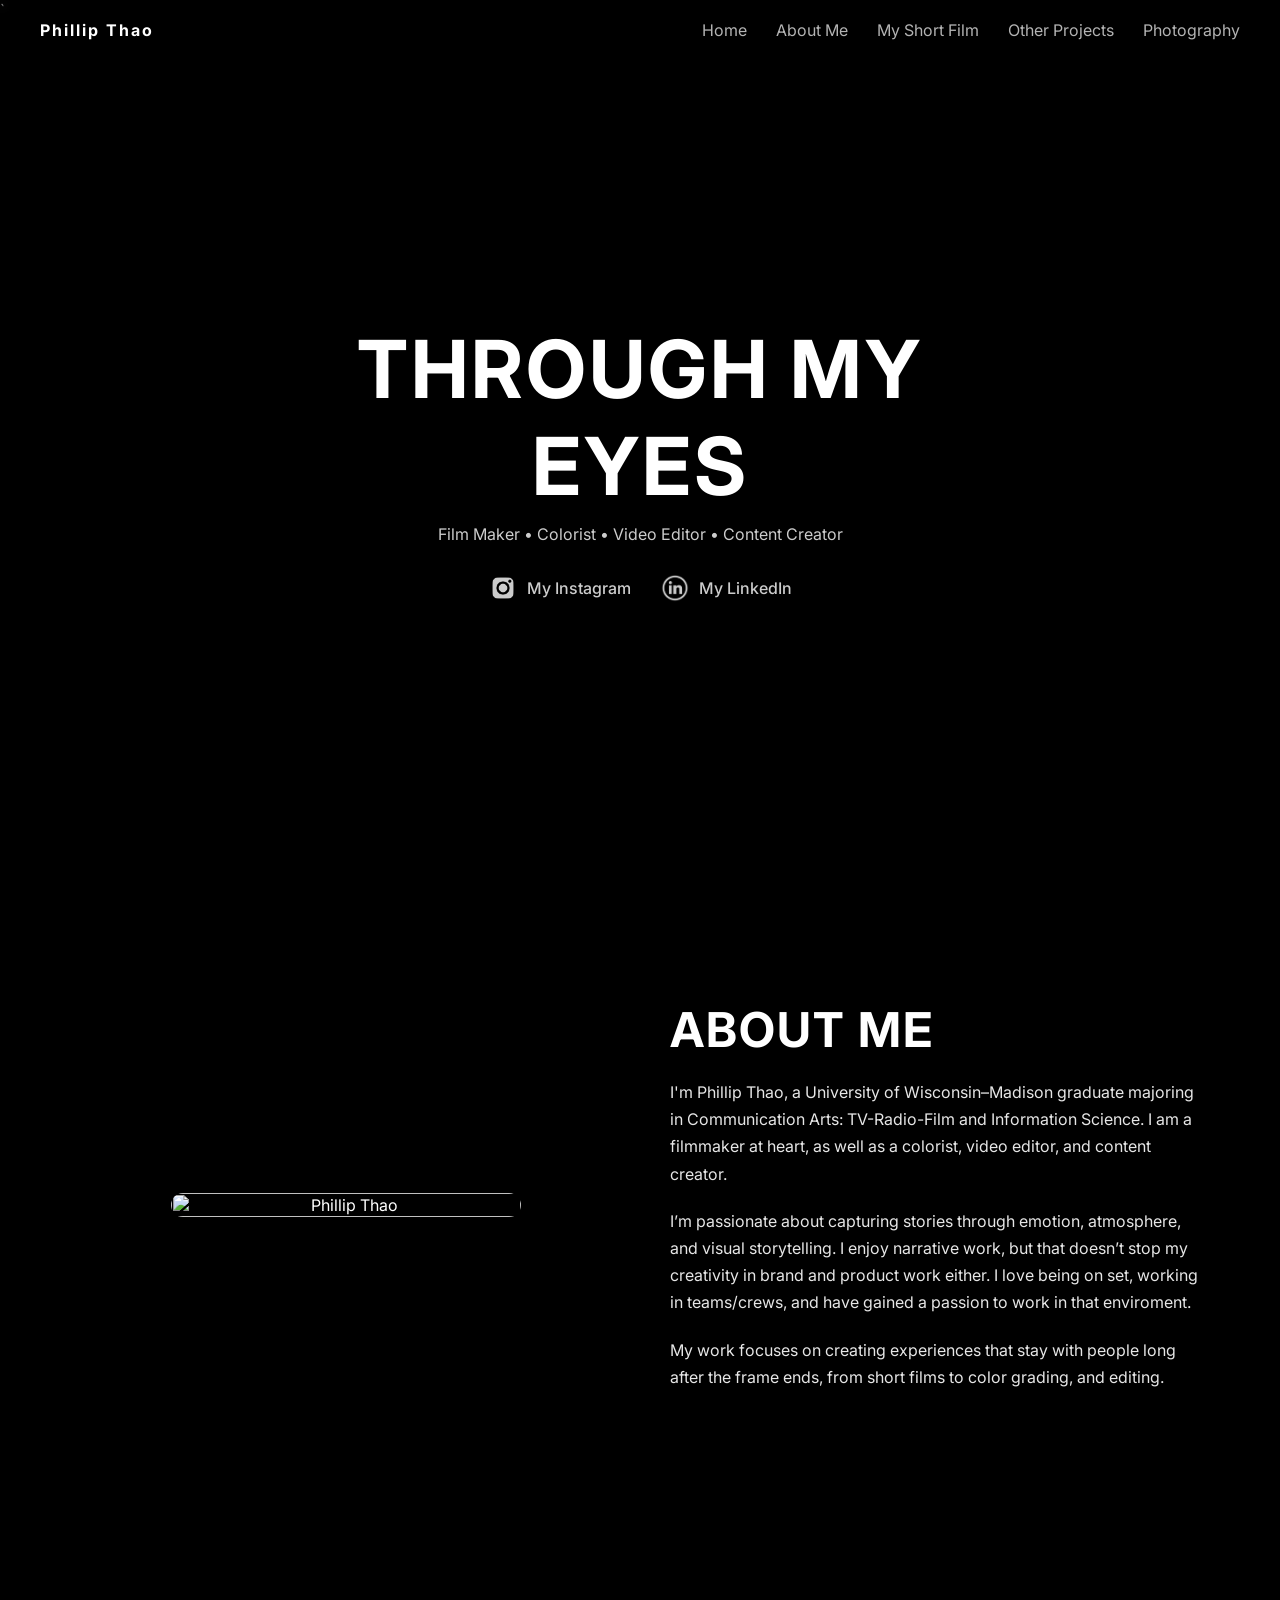
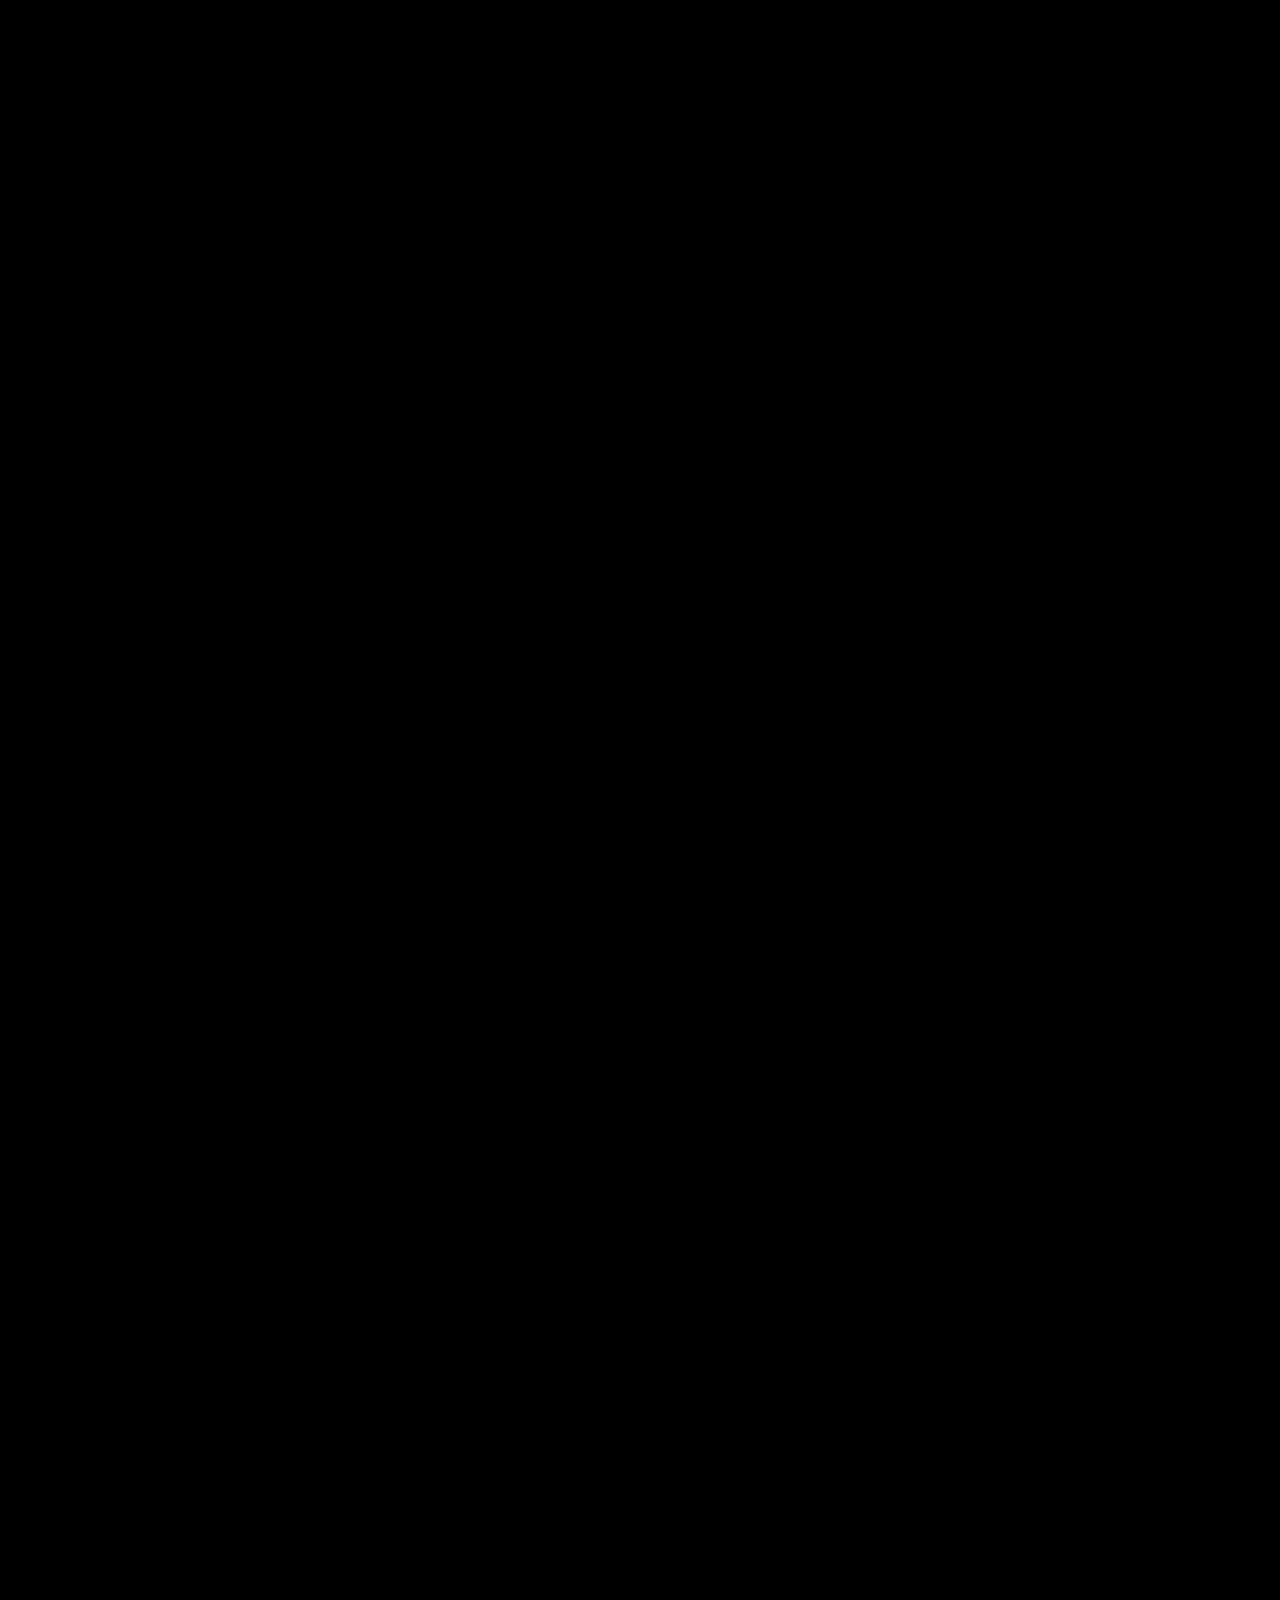
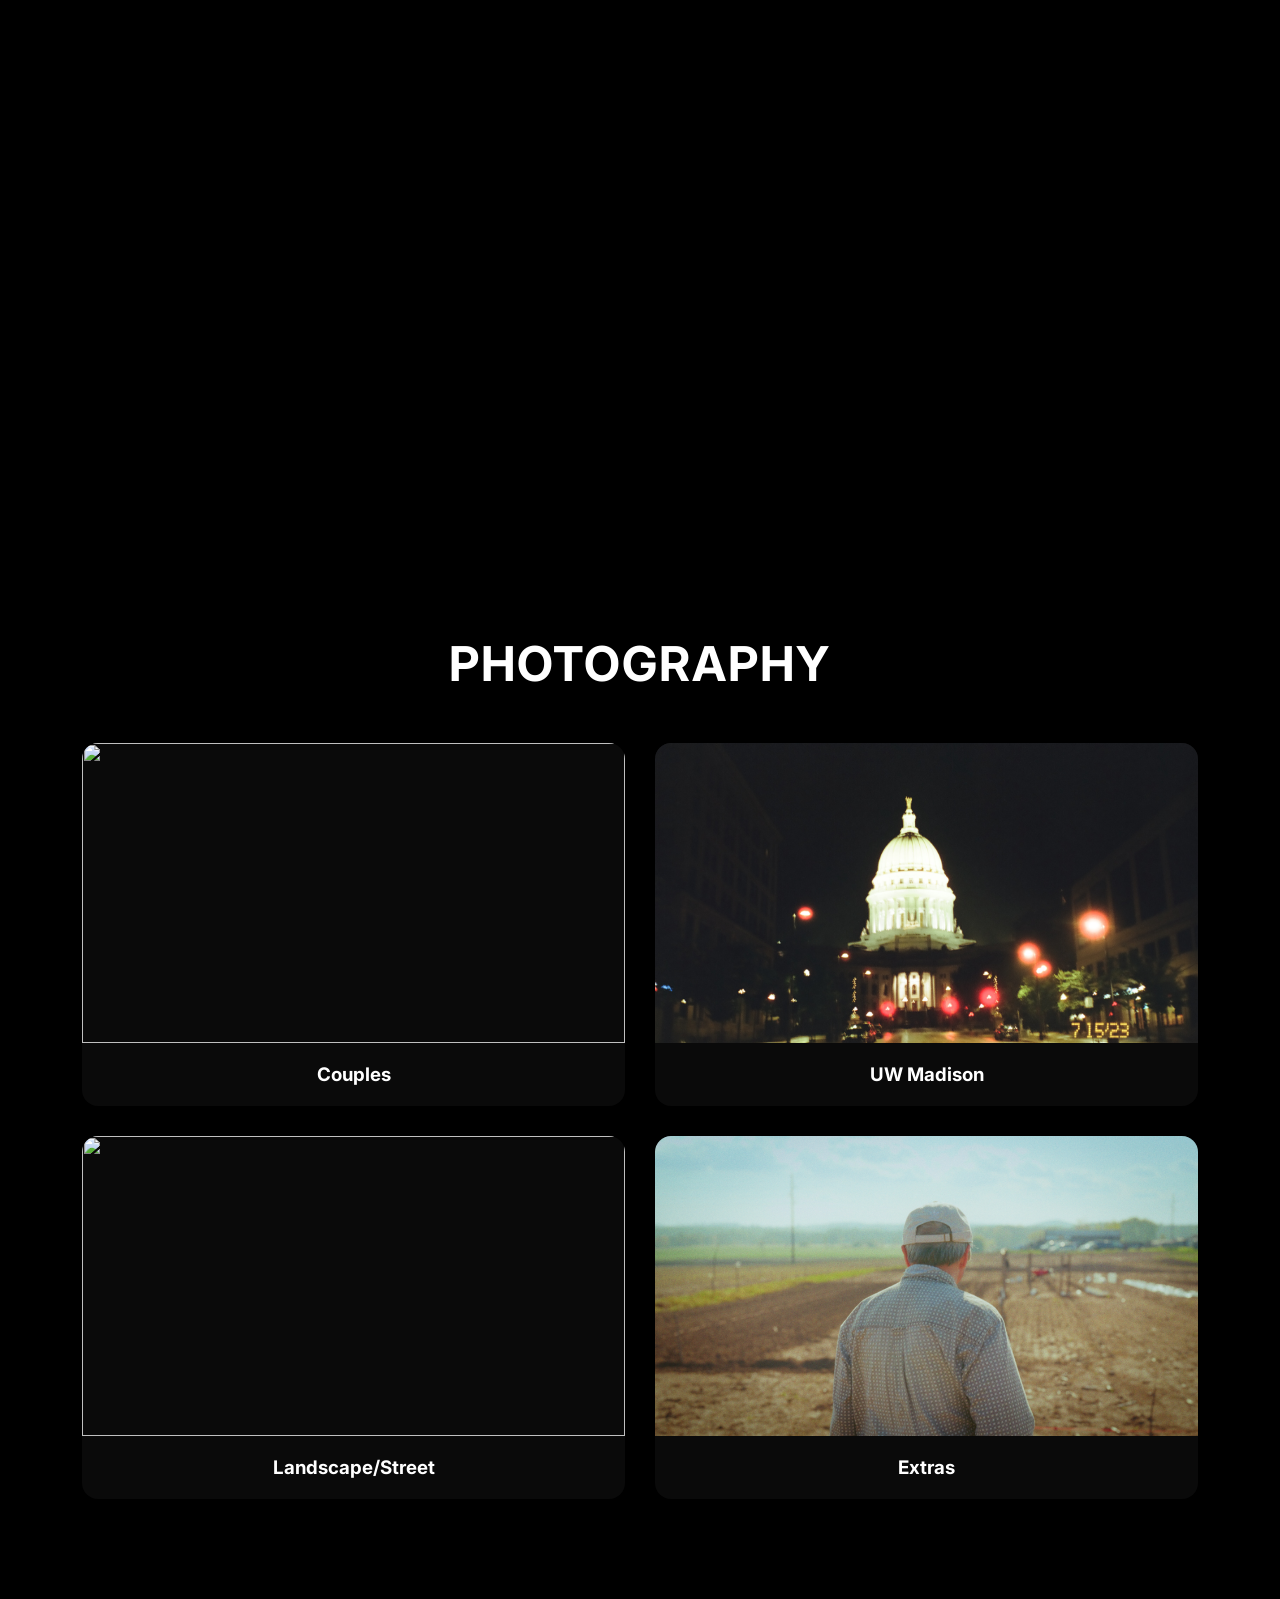
==== commit b69cdfa2: "Update album cards and titles in index.html" ====
--- a/index.html
+++ b/index.html
@@ -261,14 +261,14 @@
             <h3>UW Madison</h3>
         </div>
 
-        <div class="album-card" onclick="openAlbum('friends')">
-            <img src="image/Fcover.jpg" alt="">
-            <h3>Friends</h3>
+        <div class="album-card" onclick="openAlbum('Landscape/Street')">
+            <img src="image/Lcover.jpg" alt="">
+            <h3>Landscape/Street</h3>
         </div>
 
         <div class="album-card" onclick="openAlbum('otherphotos')">
             <img src="image/Ocover.jpg" alt="">
-            <h3>Other</h3>
+            <h3>Extras</h3>
         </div>
 
     </div>
@@ -443,13 +443,13 @@
 
     uw: [
 
-        { src: "image/UWphoto1.jpg", type: "portrait" },
-        { src: "image/UWphoto2.jpg", type: "landscape" },
-        { src: "image/UWphoto3.jpg", type: "landscape" },
+        { src: "image/UWphoto1.jpg", type: "landscape" },
+        { src: "image/UWphoto6.jpg", type: "landscape" },
+        { src: "image/UWphoto3.jpg", type: "portrait" },
         { src: "image/UWphoto4.jpg", type: "portrait" },
         { src: "image/UWphoto5.jpg", type: "portrait" },
-        { src: "image/UWphoto6.jpg", type: "landscape" },
-        { src: "image/UWphoto7.jpg", type: "portrait" }
+        { src: "image/UWphoto2.jpg", type: "portrait" },
+         { src: "image/UWphoto7.jpg", type: "portrait" }
 
     ],
 
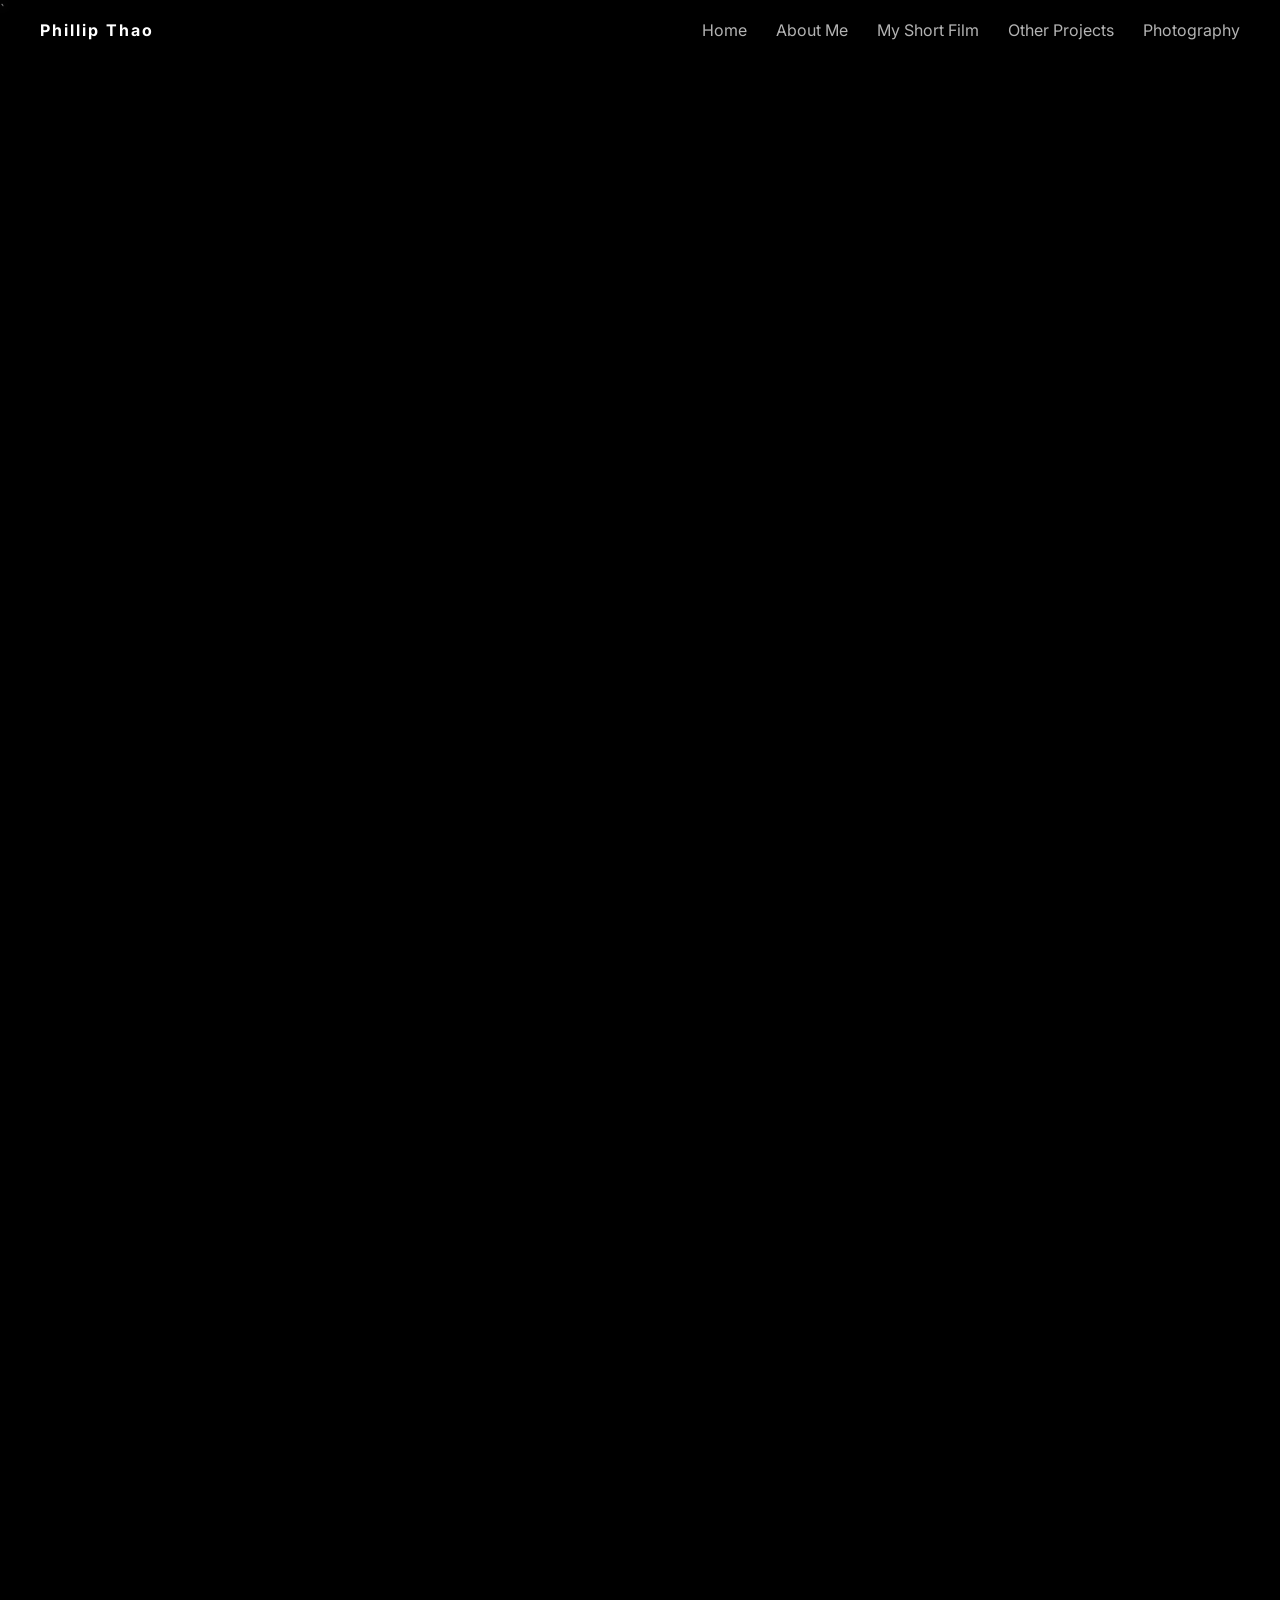
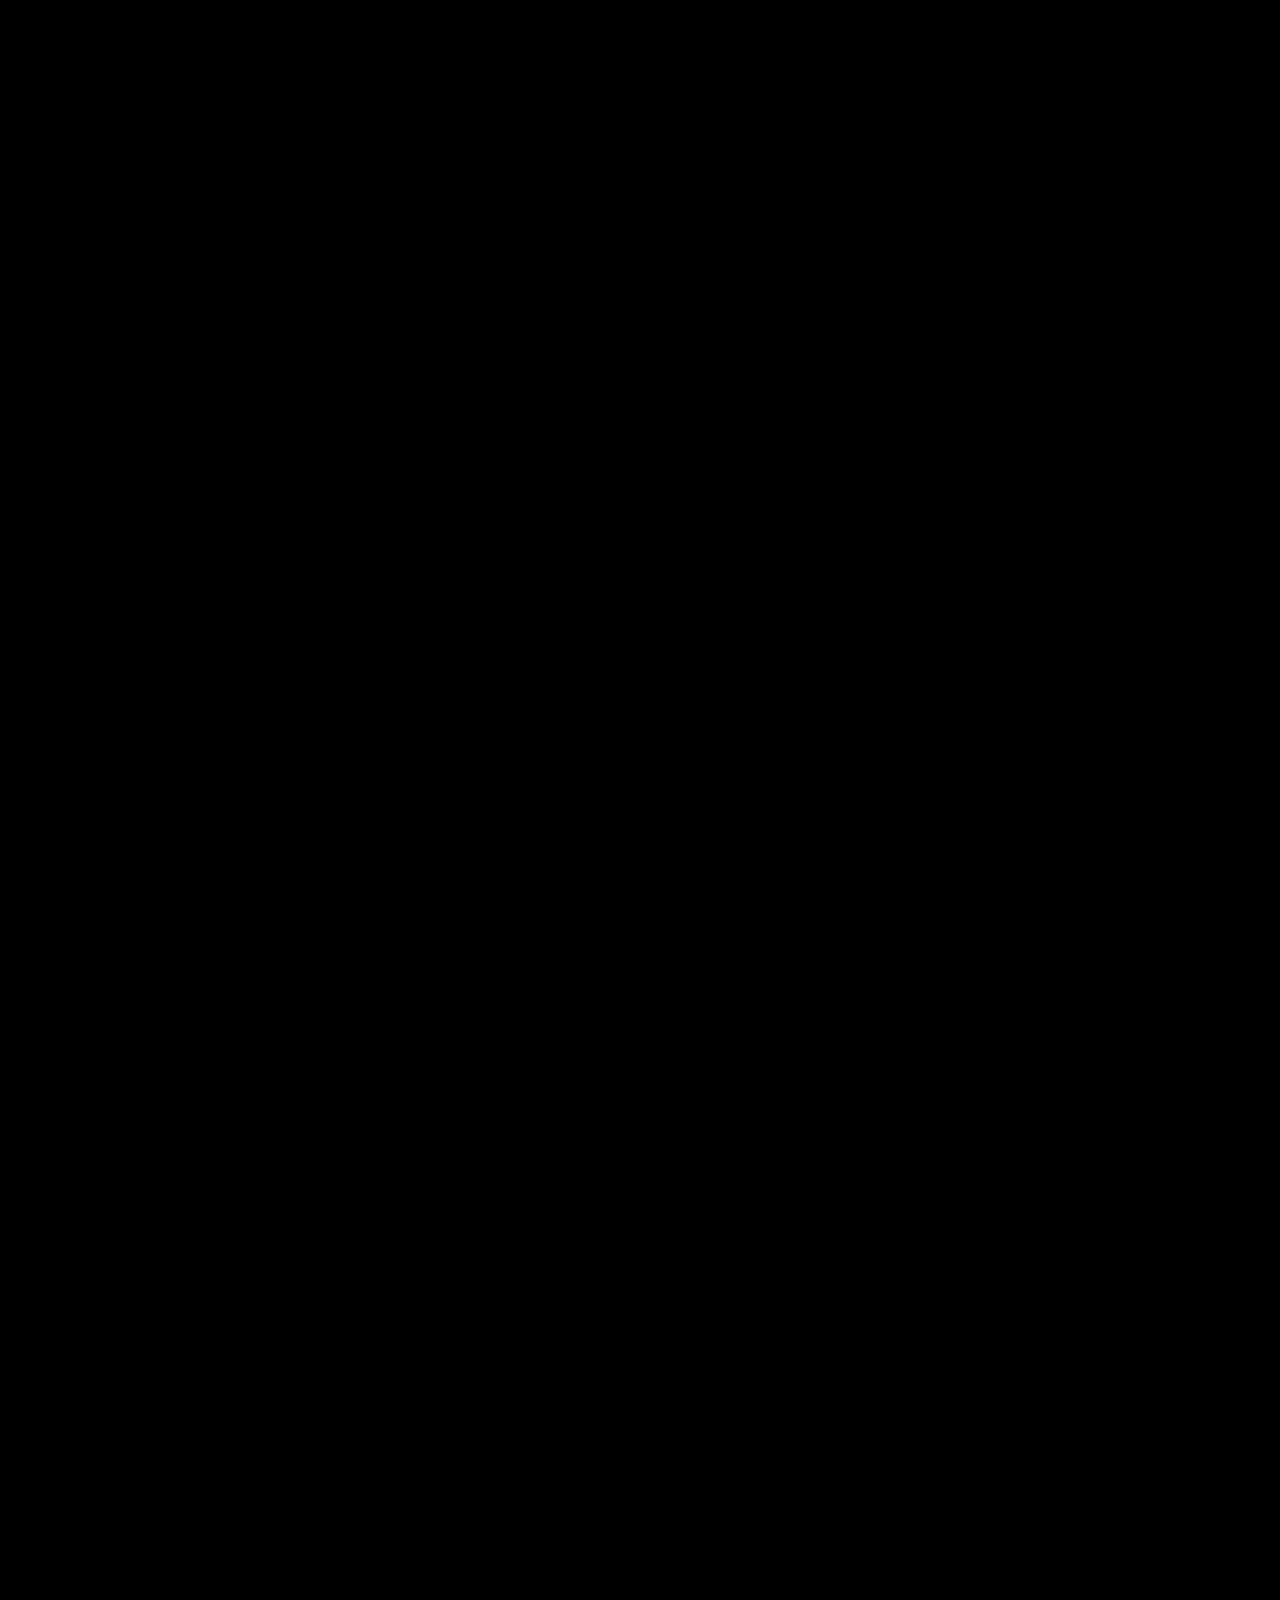
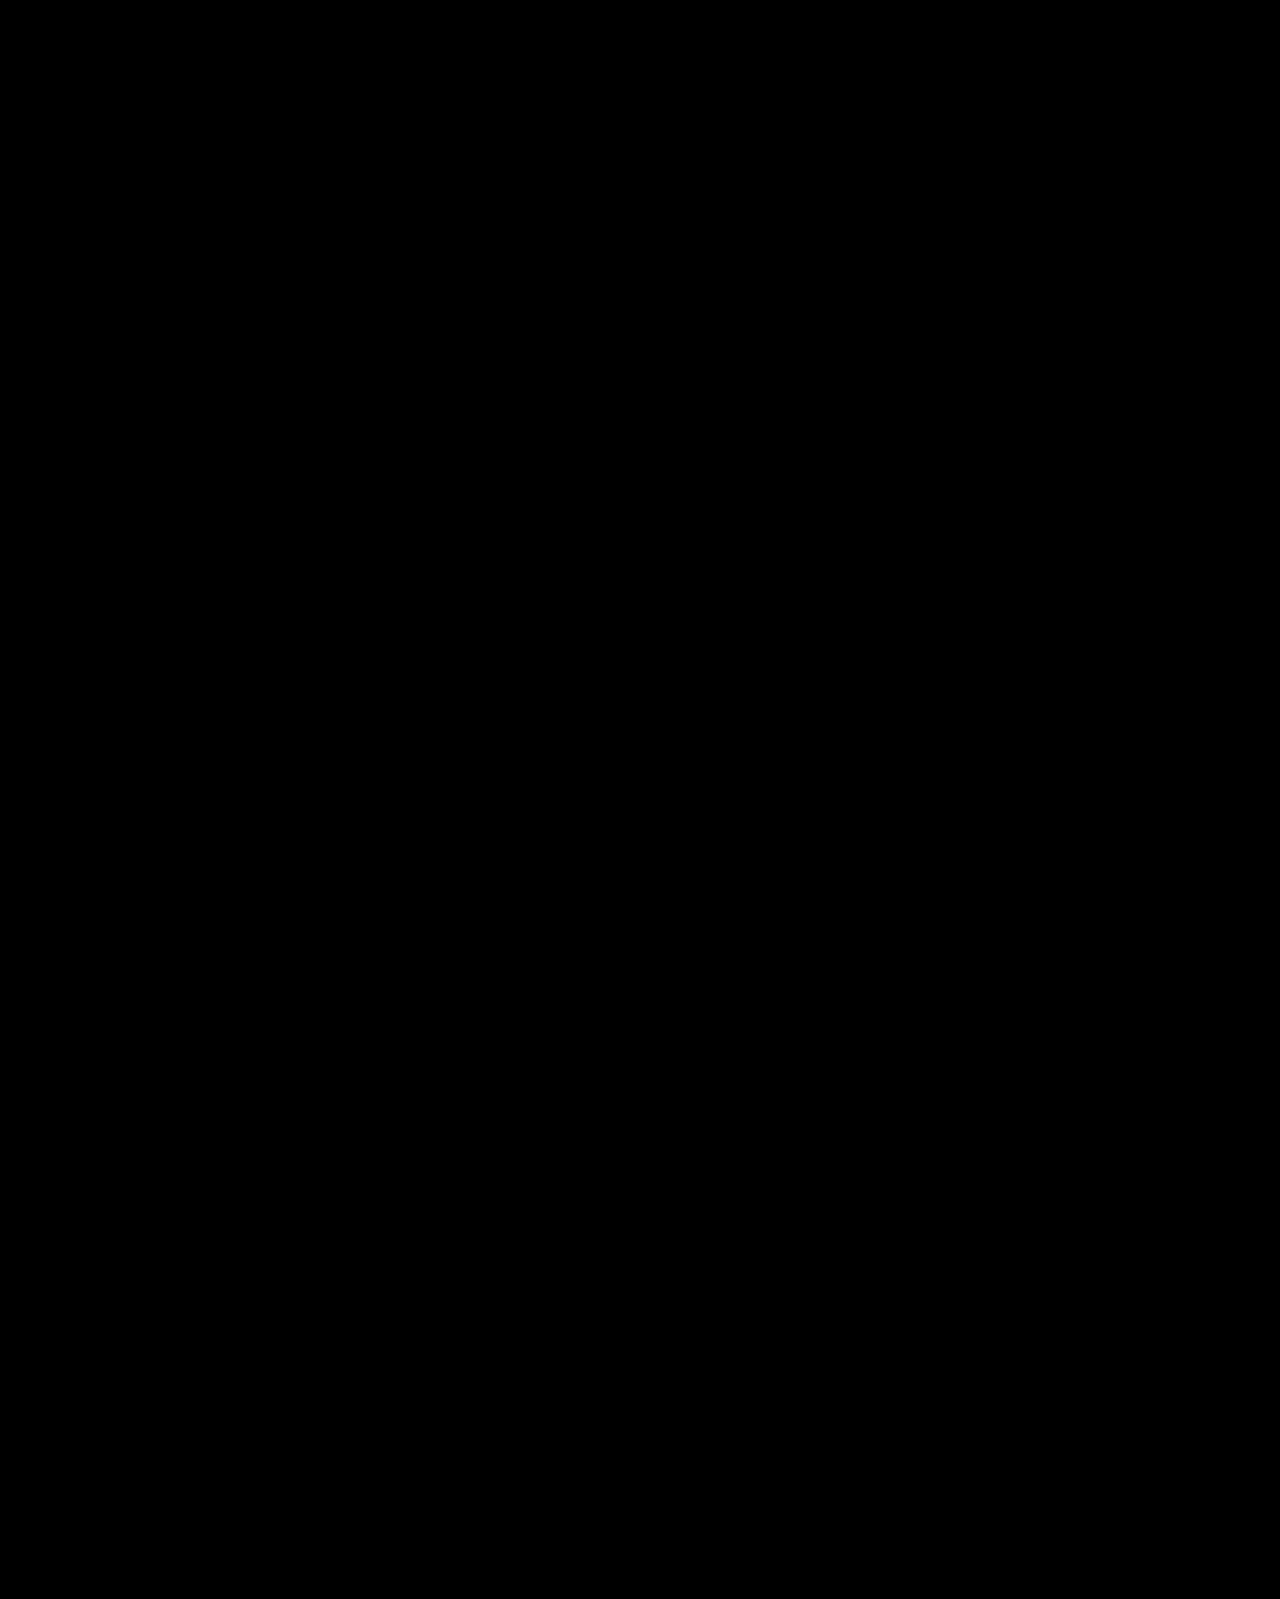
==== commit 78d85269: "Change photo types from portrait to landscape" ====
--- a/index.html
+++ b/index.html
@@ -453,15 +453,15 @@
 
     ],
 
-    friends: [
-
-        { src: "image/FRphoto1.jpg", type: "portrait" },
+    Landscape/Street: [
+
+        { src: "image/FRphoto1.jpg", type: "landscape" },
         { src: "image/FRphoto2.jpg", type: "landscape" },
-        { src: "image/FRphoto3.jpg", type: "portrait" },
+        { src: "image/FRphoto3.jpg", type: "landscape" },
         { src: "image/FRphoto4.jpg", type: "landscape" },
-        { src: "image/FRphoto5.jpg", type: "portrait" },
+        { src: "image/FRphoto5.jpg", type: "landscape" },
         { src: "image/FRphoto6.jpg", type: "landscape" },
-        { src: "image/FRphoto7.jpg", type: "portrait" }
+        { src: "image/FRphoto7.jpg", type: "landscape" }
 
     ],
 
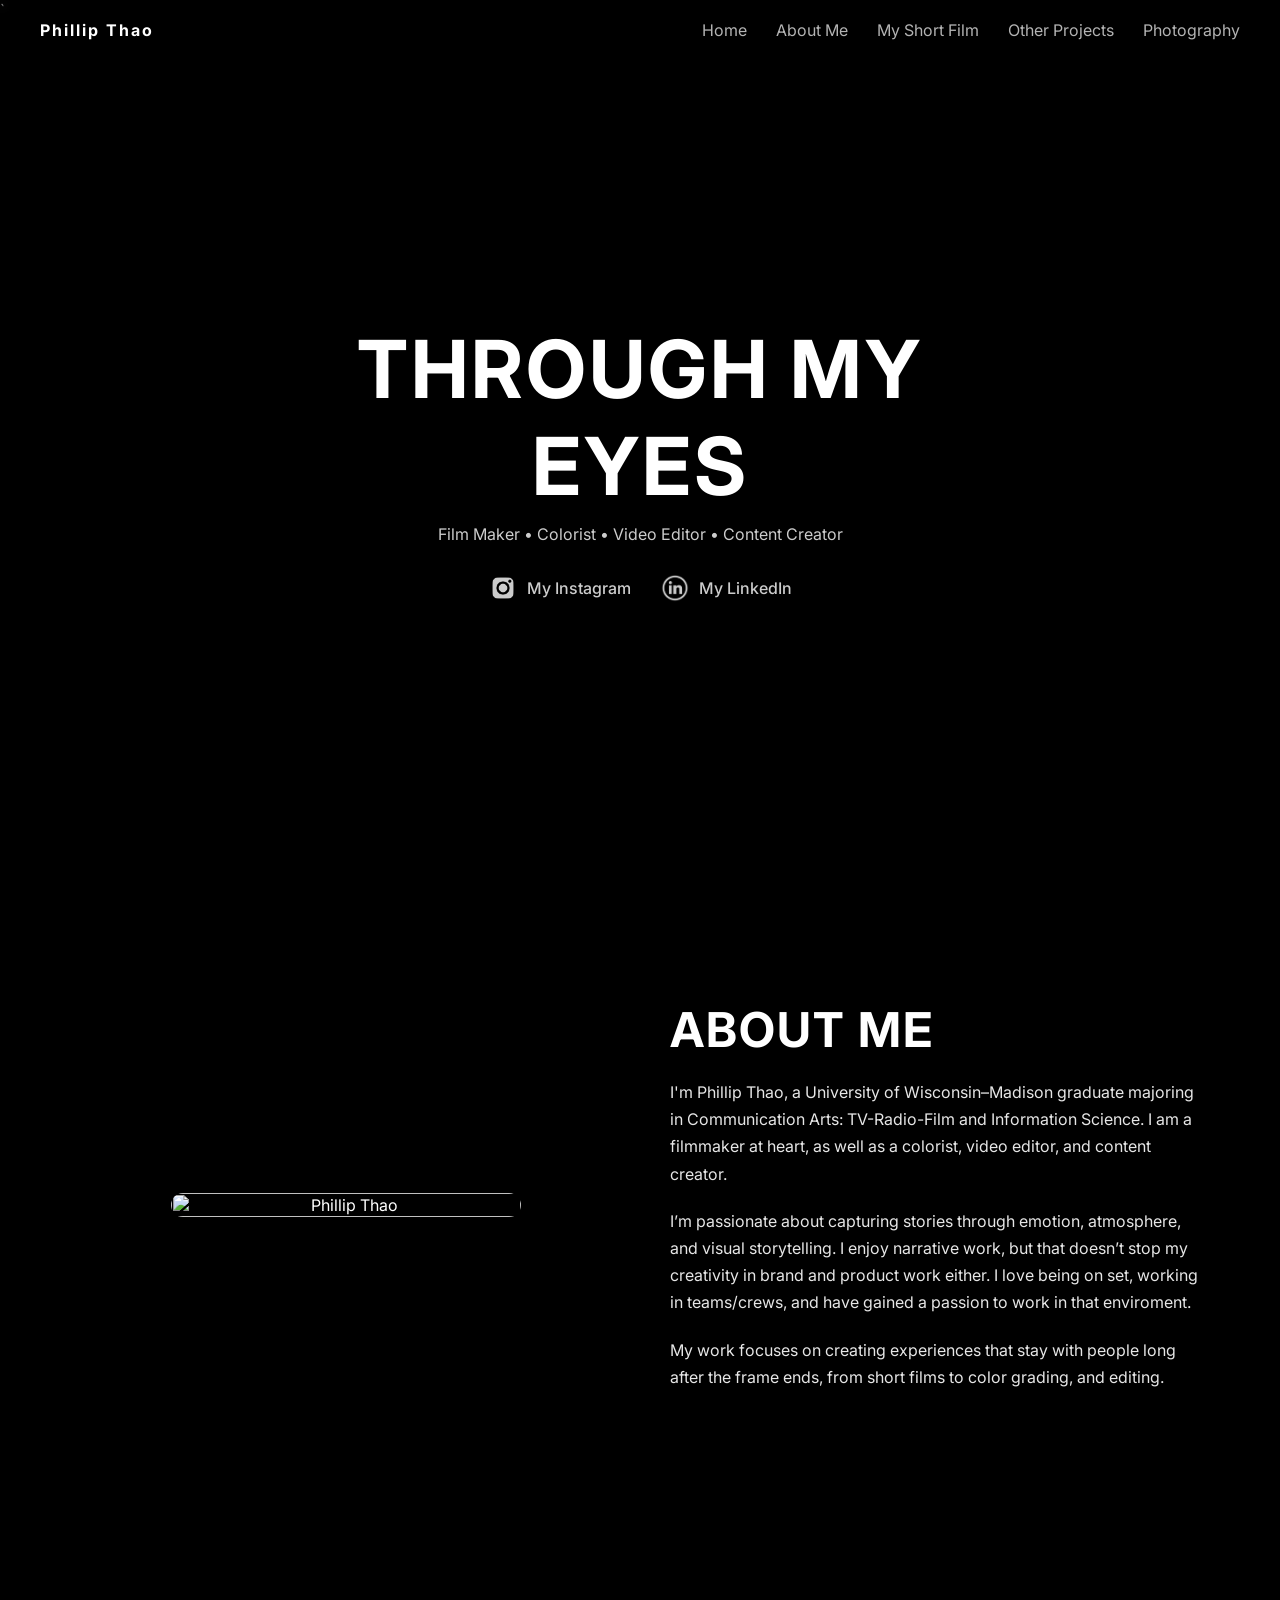
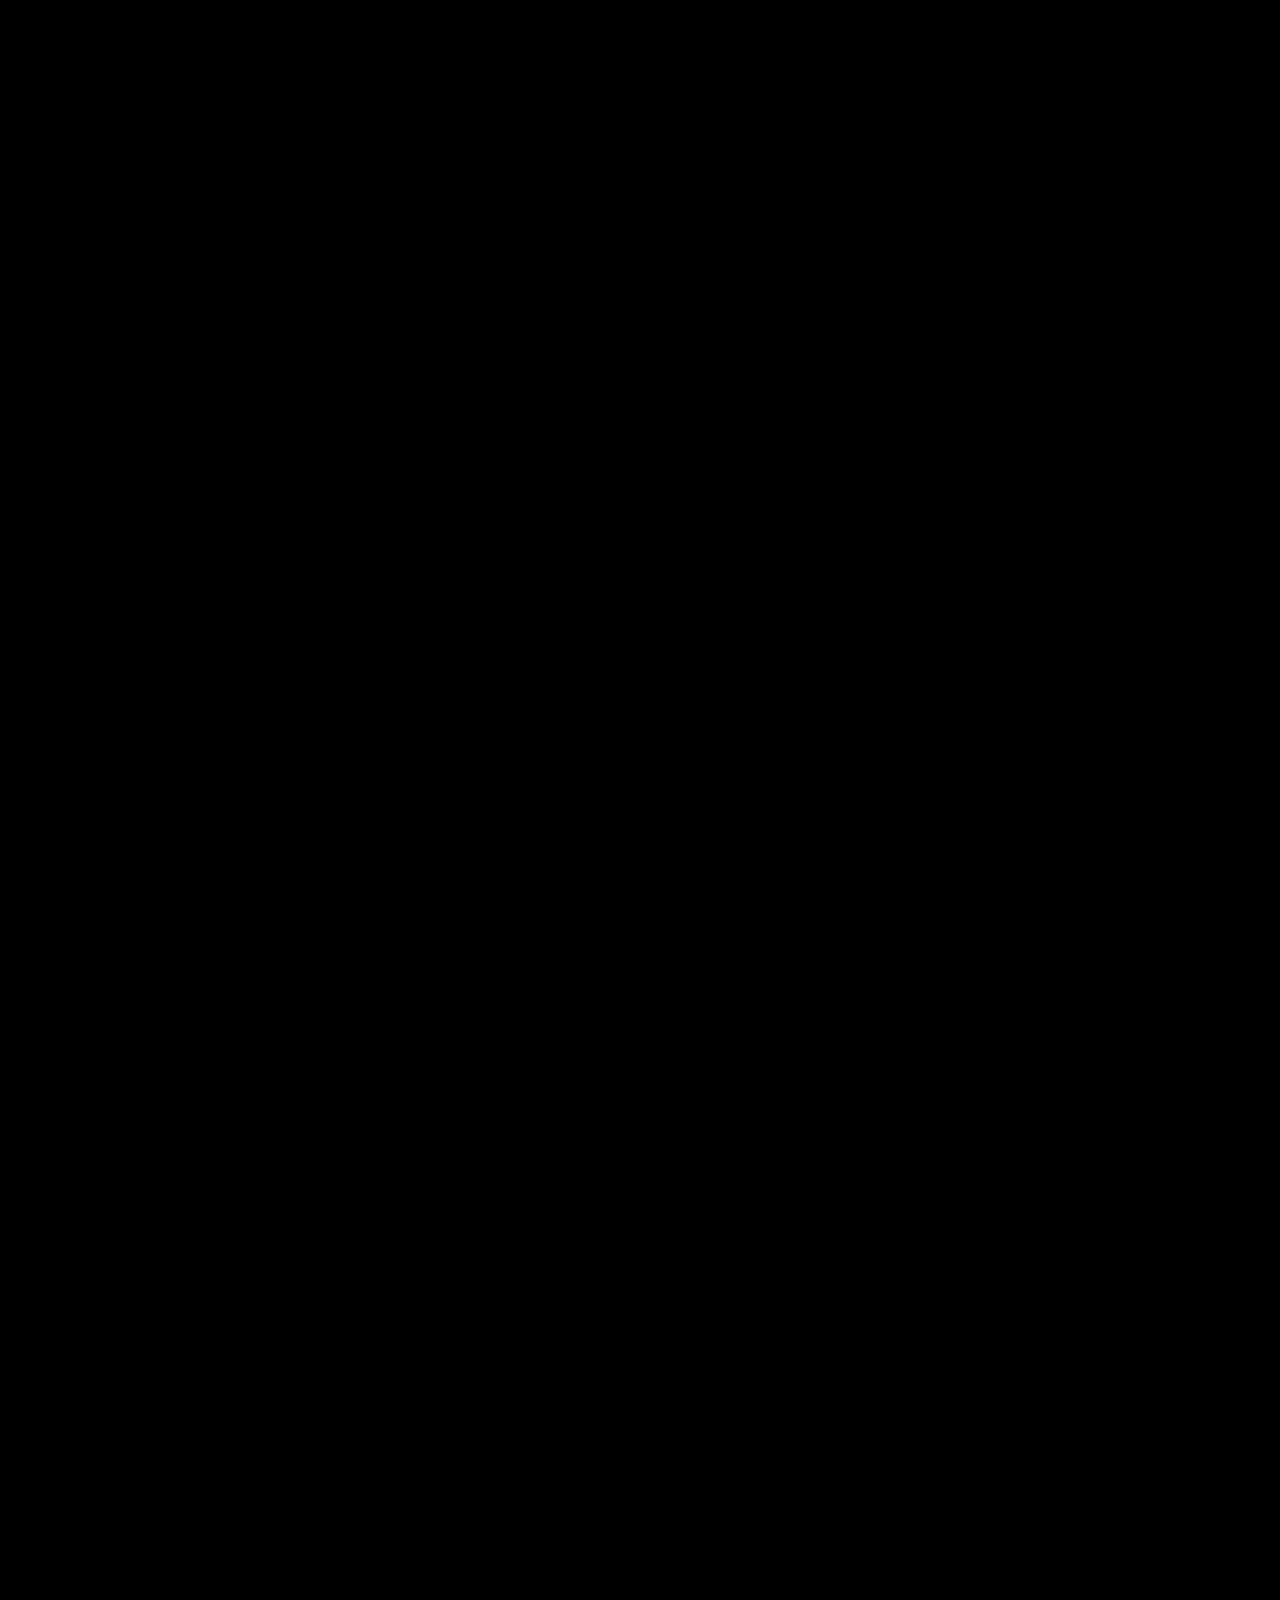
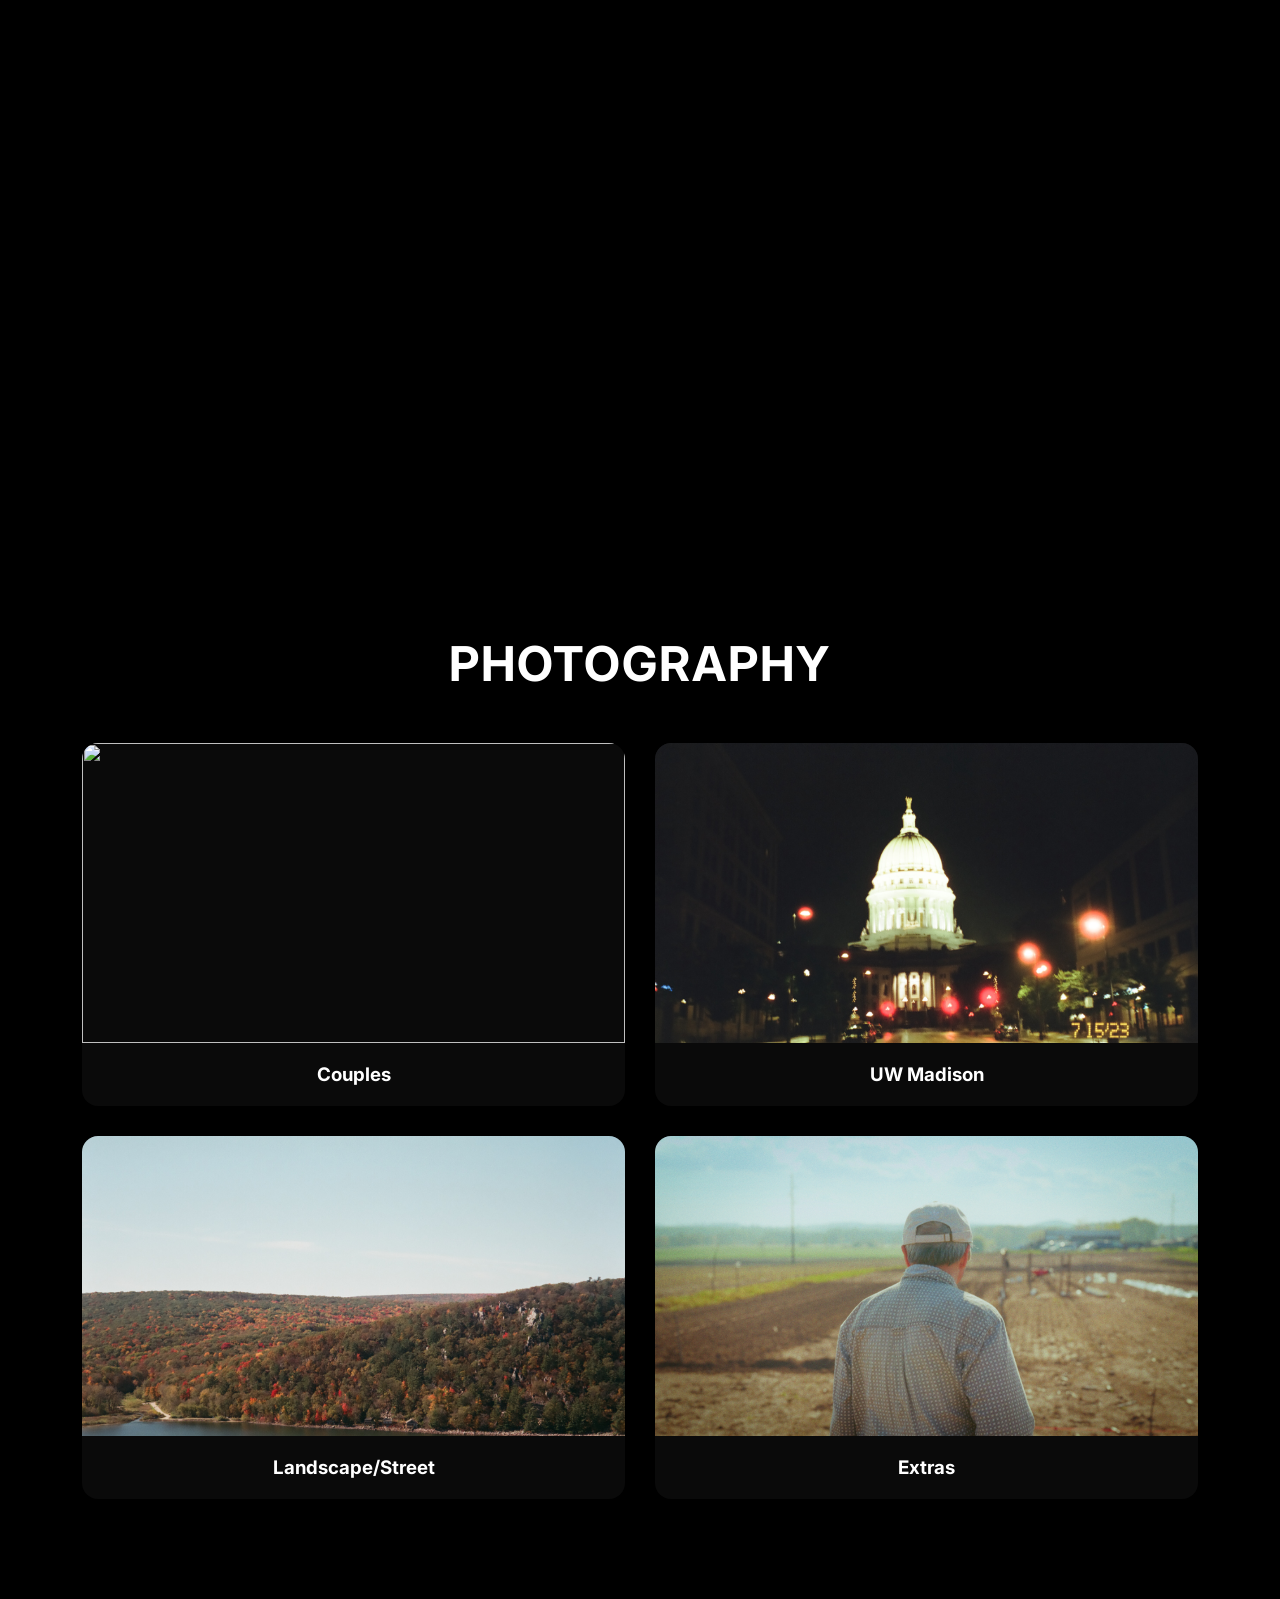
==== commit a8d95d69: "Fix syntax for Landscape/Street key in index.html" ====
--- a/index.html
+++ b/index.html
@@ -453,7 +453,7 @@
 
     ],
 
-    Landscape/Street: [
+    "Landscape/Street": [
 
         { src: "image/FRphoto1.jpg", type: "landscape" },
         { src: "image/FRphoto2.jpg", type: "landscape" },
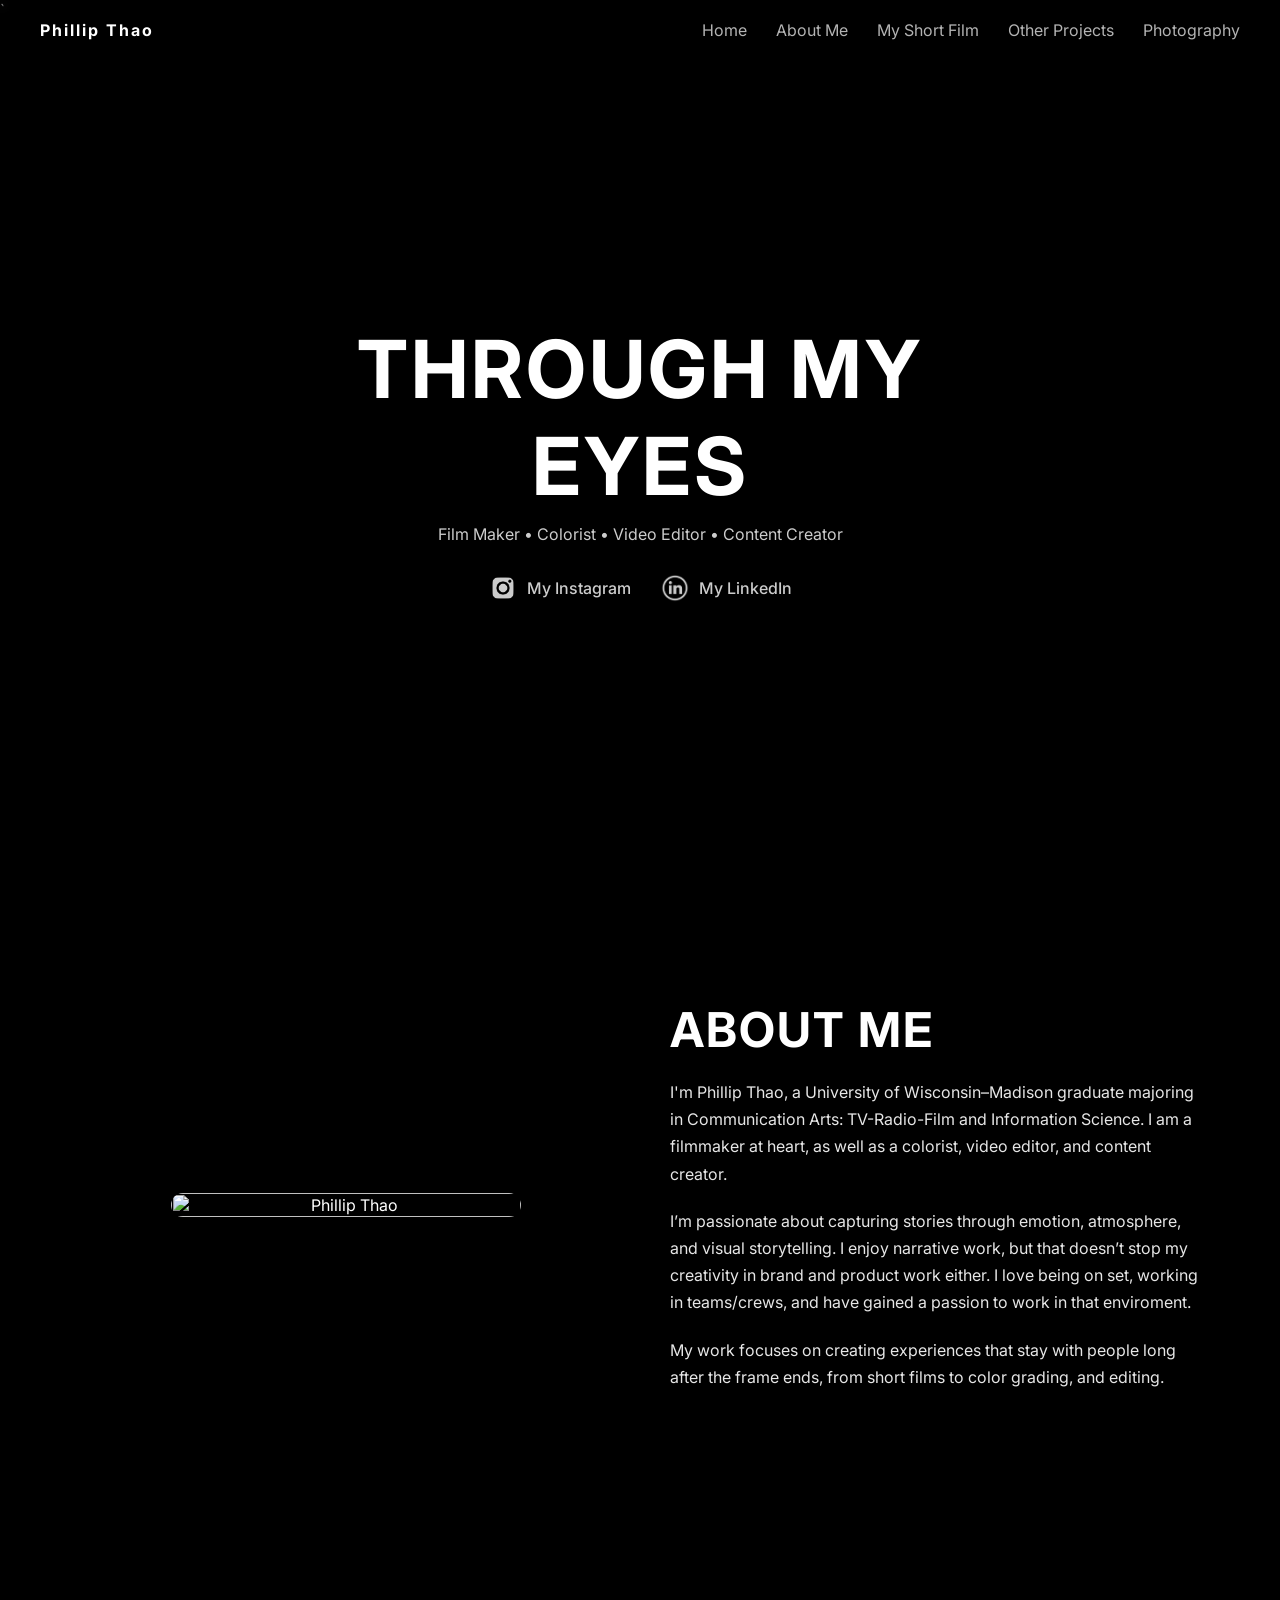
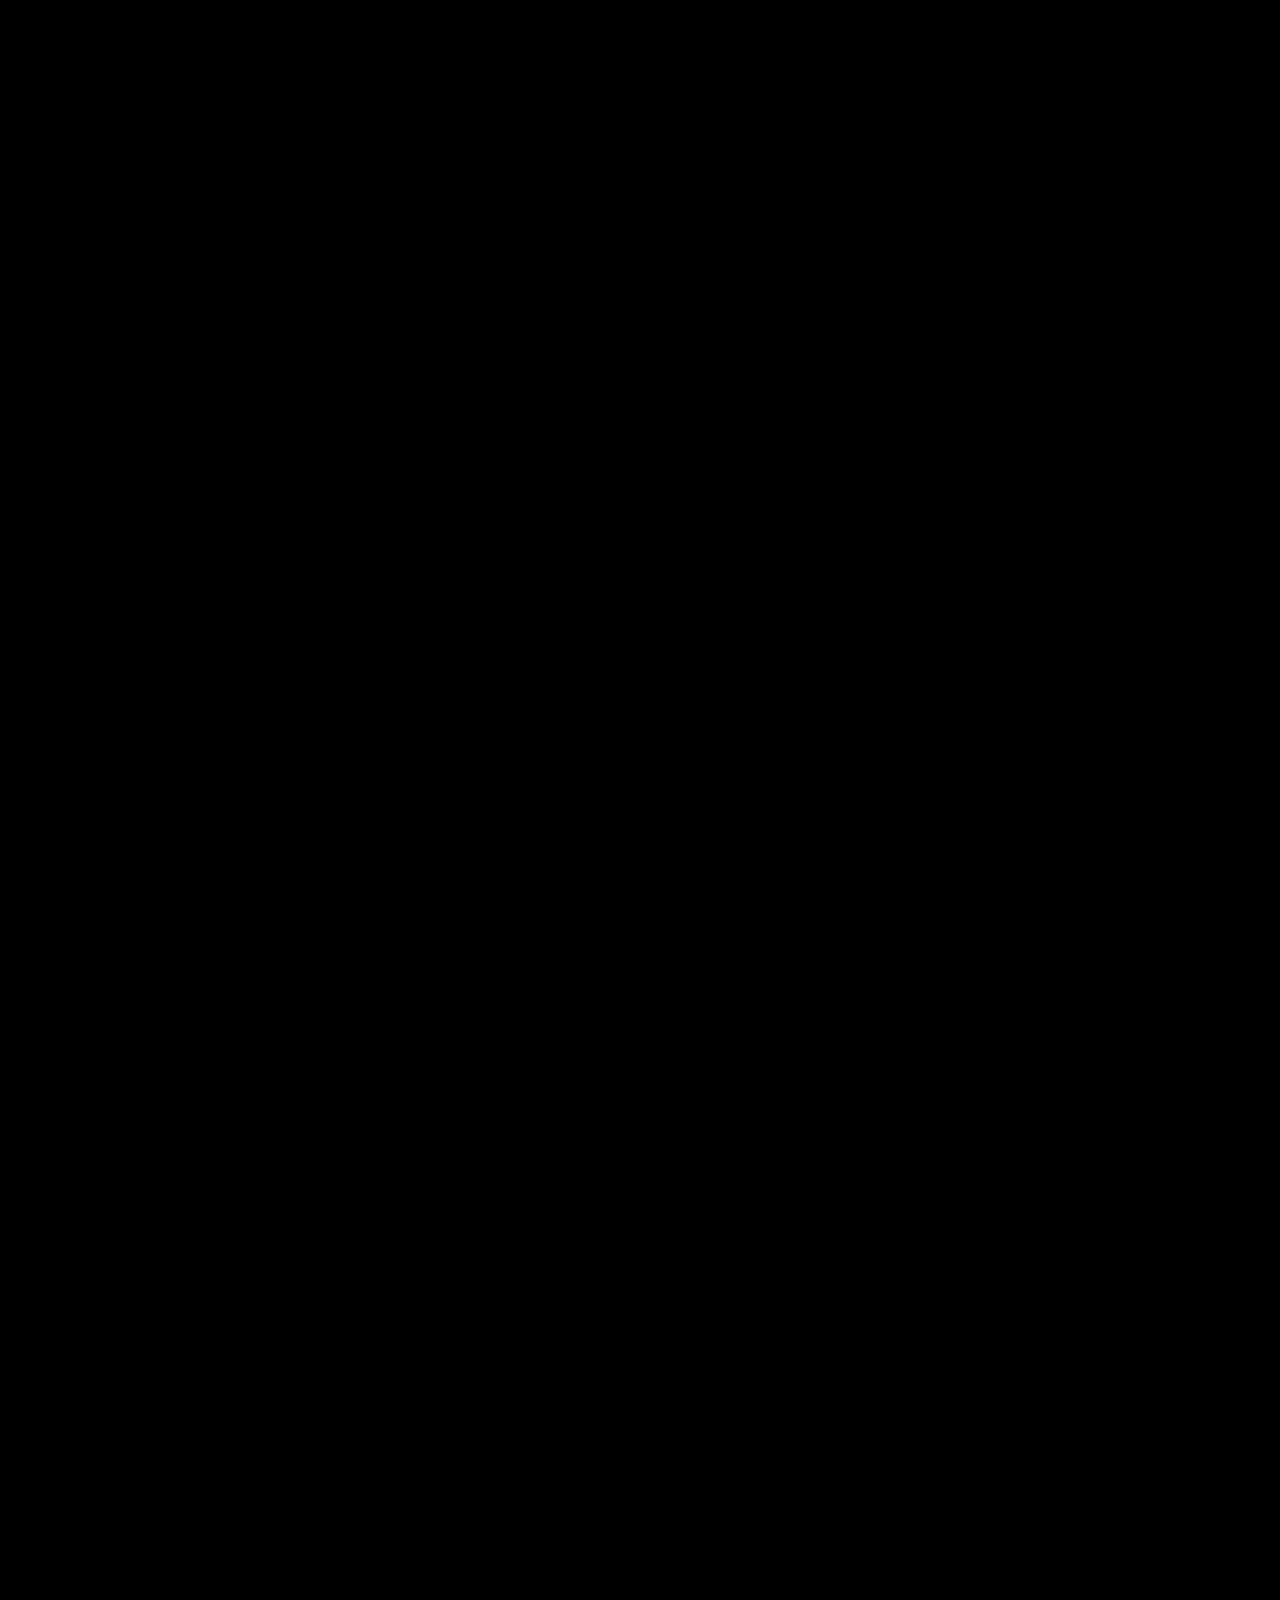
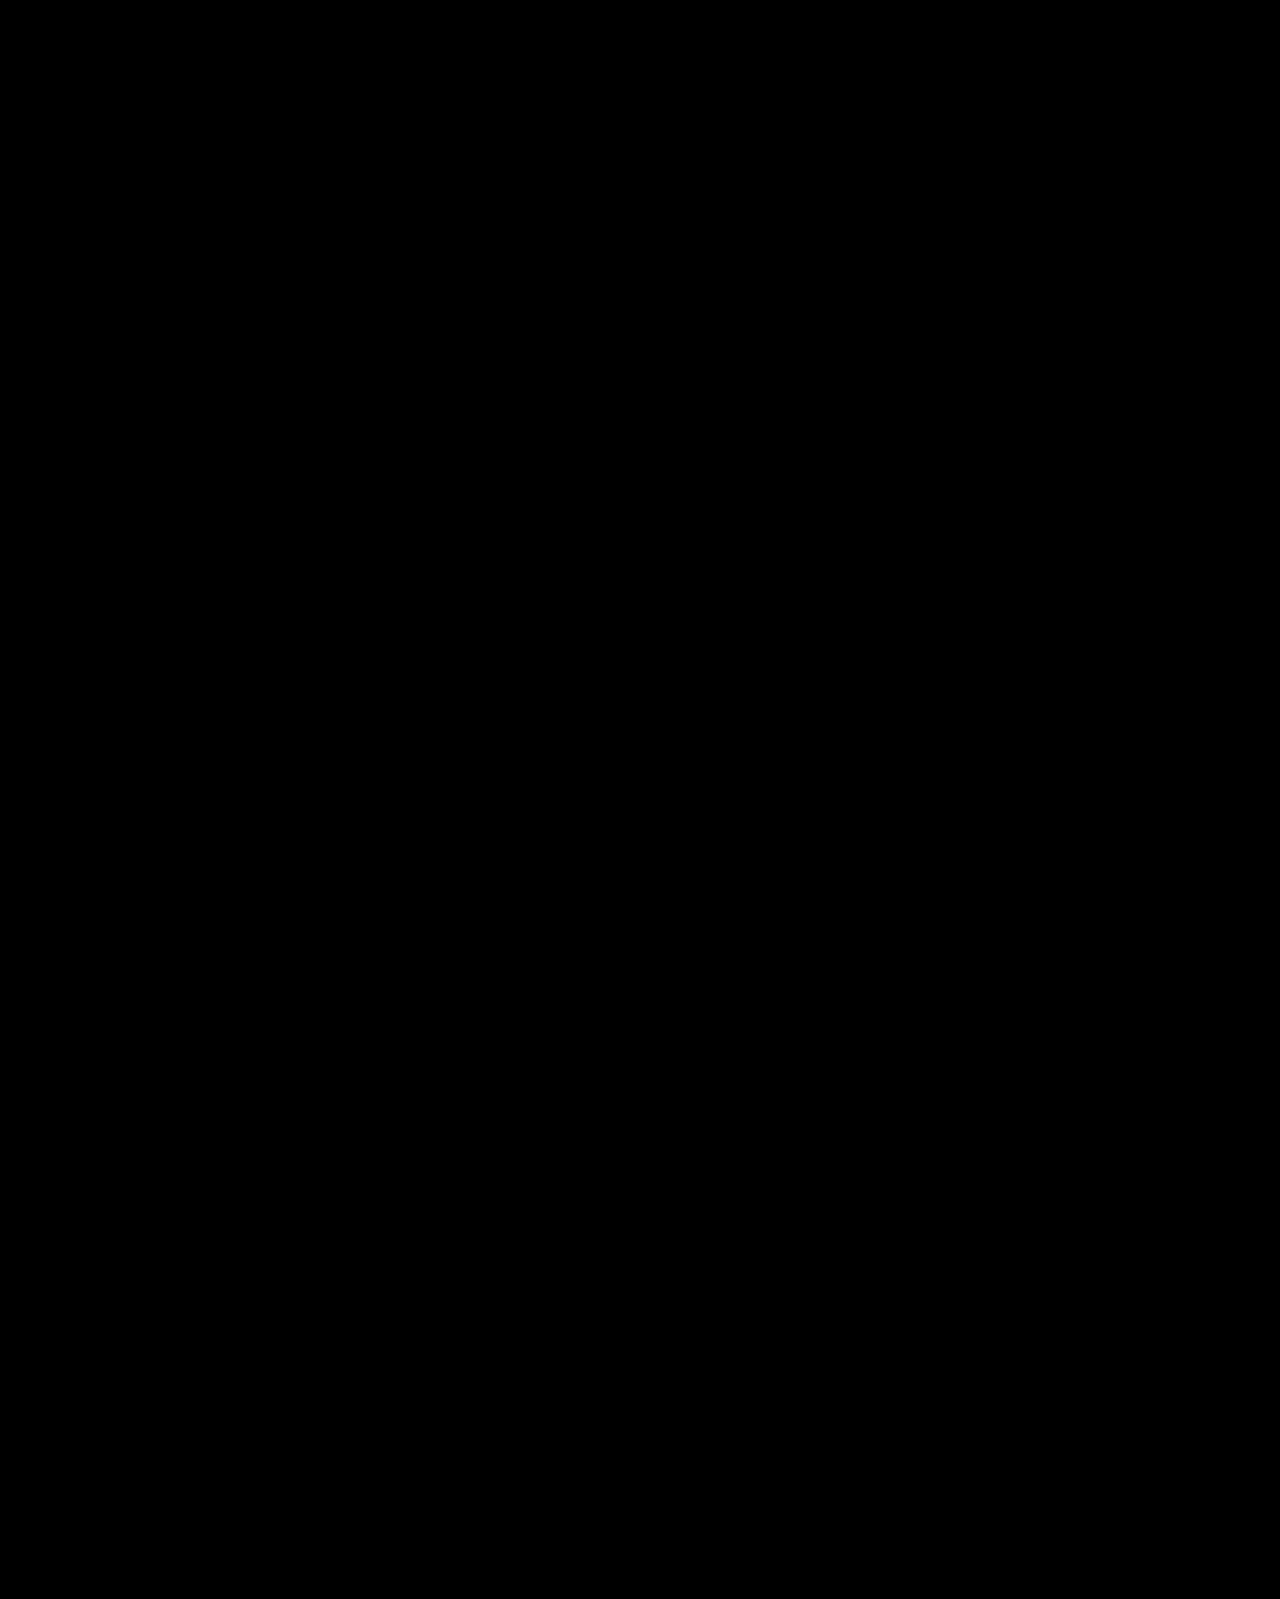
==== commit bec6a9ed: "Comment out Extras album card and photo entries Commented out the 'Extras' album card and some photo" ====
--- a/index.html
+++ b/index.html
@@ -266,10 +266,12 @@
             <h3>Landscape/Street</h3>
         </div>
 
-        <div class="album-card" onclick="openAlbum('otherphotos')">
-            <img src="image/Ocover.jpg" alt="">
-            <h3>Extras</h3>
-        </div>
+        <!--
+<div class="album-card" onclick="openAlbum('otherphotos')">
+    <img src="image/Ocover.jpg" alt="">
+    <h3>Extras</h3>
+</div>
+-->
 
     </div>
 
@@ -458,10 +460,12 @@
         { src: "image/FRphoto1.jpg", type: "landscape" },
         { src: "image/FRphoto2.jpg", type: "landscape" },
         { src: "image/FRphoto3.jpg", type: "landscape" },
-        { src: "image/FRphoto4.jpg", type: "landscape" },
+       { src: "image/FRphoto4.jpg", type: "landscape" },
+        /*
         { src: "image/FRphoto5.jpg", type: "landscape" },
         { src: "image/FRphoto6.jpg", type: "landscape" },
         { src: "image/FRphoto7.jpg", type: "landscape" }
+        */
 
     ],
 
